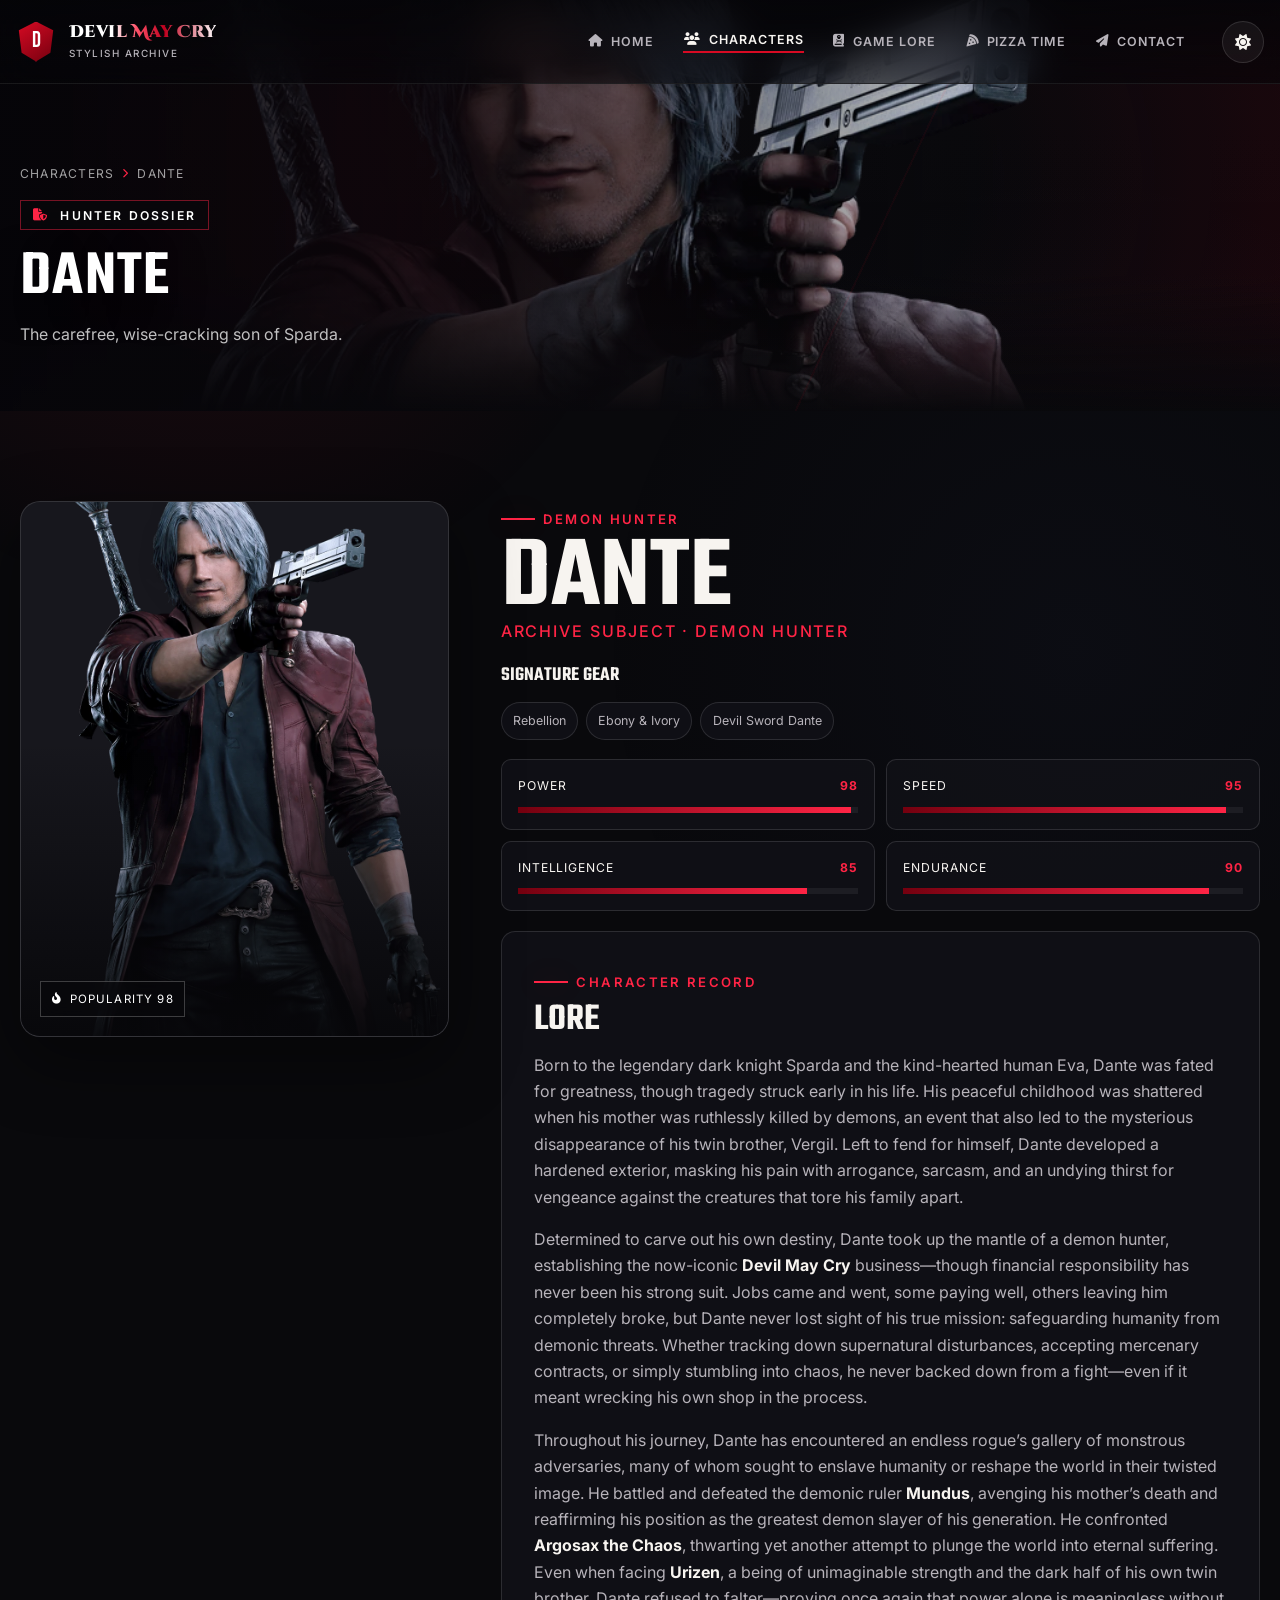
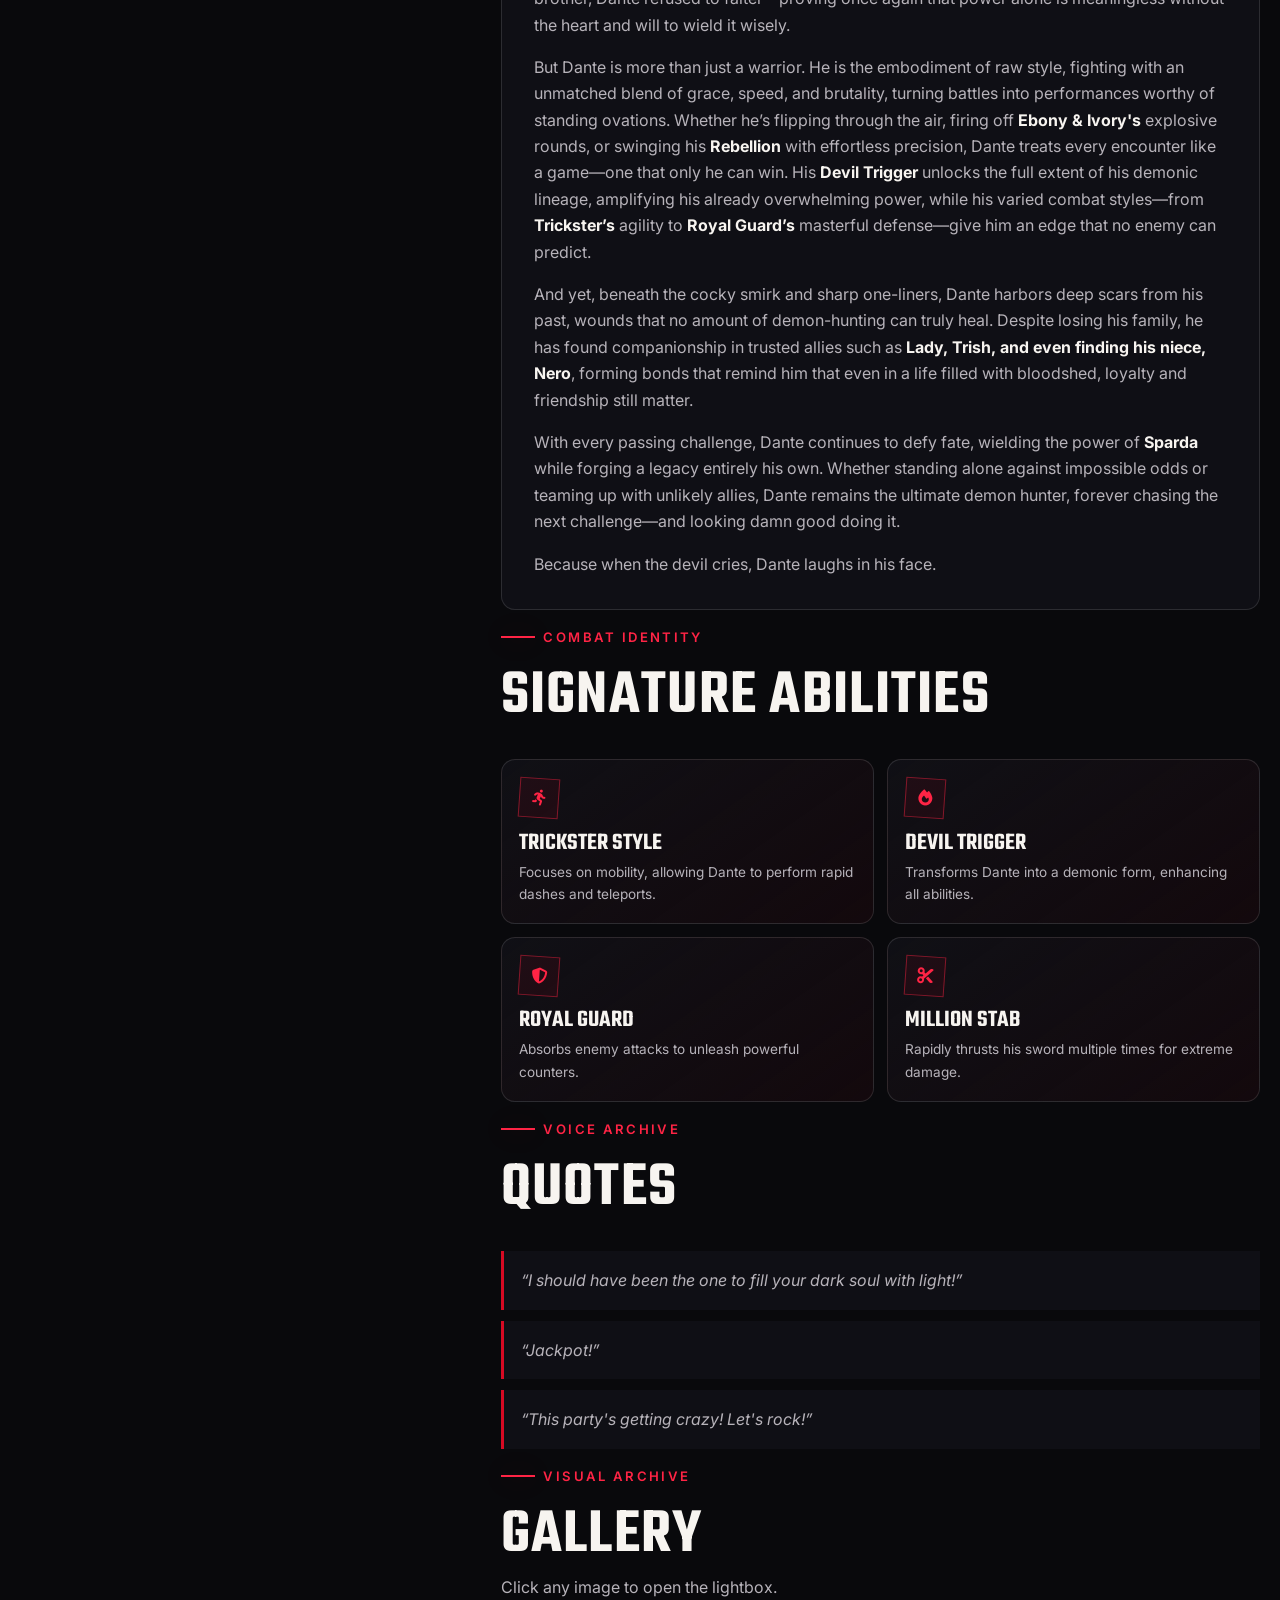
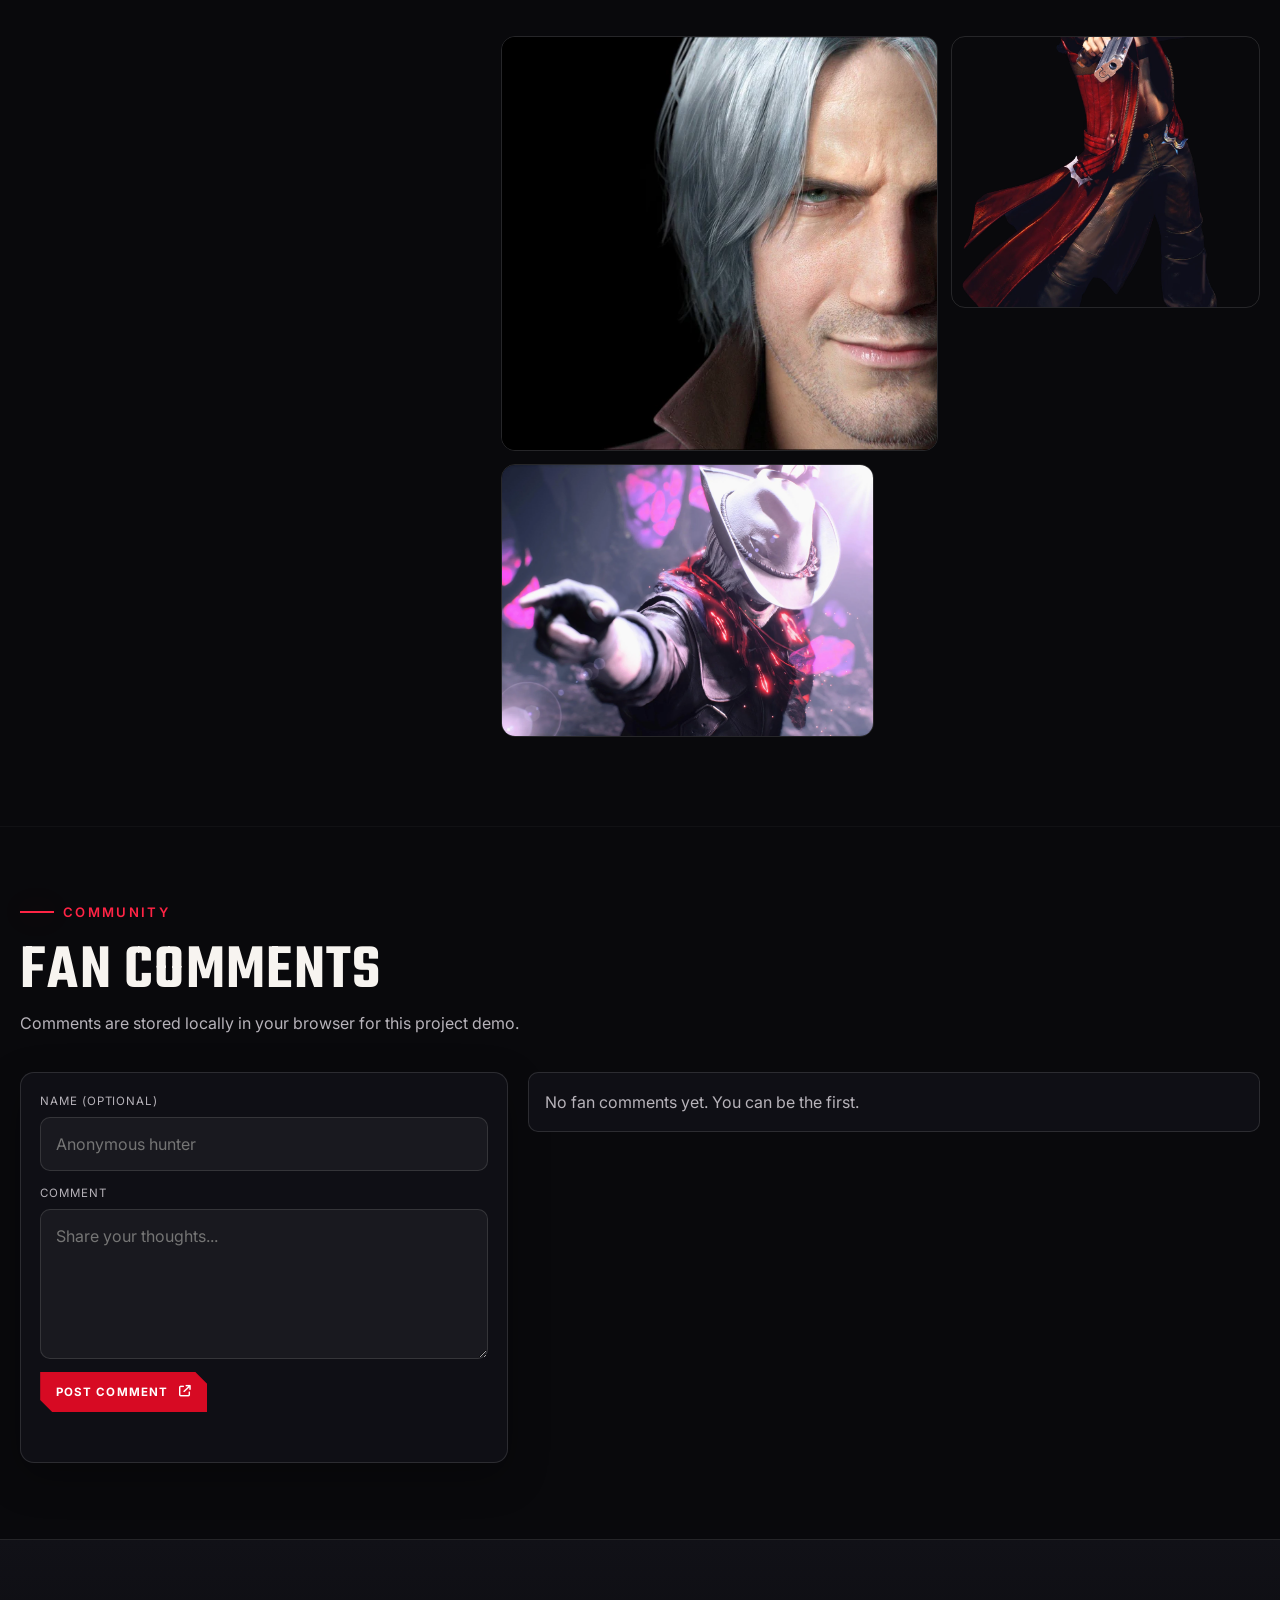
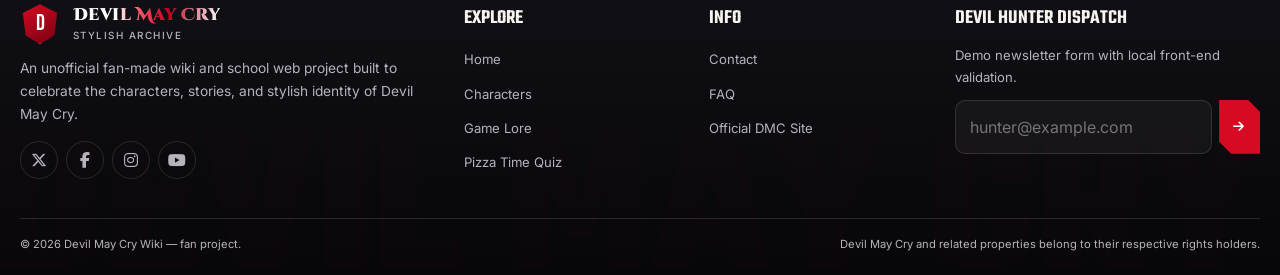
==== character-detail.html @ 2d4bf3bb "new dmc wiki" ====
<!doctype html>
<html lang="en" data-theme="dark">
<head>
  <meta charset="utf-8">
  <meta name="viewport" content="width=device-width, initial-scale=1">
  <meta name="theme-color" content="#09090c">
  <link rel="icon" href="assets/icons/favicon.ico" sizes="32x32">
  <link rel="icon" type="image/png" sizes="32x32" href="assets/icons/favicon-32.png">
  <link rel="apple-touch-icon" href="assets/icons/favicon-180.png">
  <meta name="description" content="Full character dossier: bio, abilities, weapons, and gallery for this Devil May Cry hunter or demon.">
  <title>Character Dossier — Devil May Cry Wiki</title>
  <link rel="preconnect" href="https://fonts.googleapis.com">
  <link rel="preconnect" href="https://fonts.gstatic.com" crossorigin>
  <link href="https://fonts.googleapis.com/css2?family=Bebas+Neue&family=Cinzel+Decorative:wght@700;900&family=Inter:wght@400;500;600;700&family=Teko:wght@400;500;600;700&display=swap" rel="stylesheet">
  <link rel="stylesheet" href="https://cdnjs.cloudflare.com/ajax/libs/font-awesome/6.7.2/css/all.min.css">
  <link rel="stylesheet" href="style.css">
</head>
<body>
<div class="scroll-progress" id="scrollProgress" aria-hidden="true"></div>
<header class="site-header" id="siteHeader">
  <div class="nav-shell">
    <a class="brand" href="index.html" aria-label="Devil May Cry Wiki home">
      <span class="brand-mark">D</span>
      <span class="brand-copy"><span class="brand-name">Devil May Cry</span><span class="brand-tag">Stylish Archive</span></span>
    </a>
    <nav class="site-nav" id="siteNav" aria-label="Primary navigation"><ul class="nav-list"><li><a class="nav-link " href="index.html"><i class="fa-solid fa-house"></i>Home</a></li><li><a class="nav-link active" href="characters.html"><i class="fa-solid fa-users"></i>Characters</a></li><li><a class="nav-link " href="lore.html"><i class="fa-solid fa-book-skull"></i>Game Lore</a></li><li><a class="nav-link " href="quiz.html"><i class="fa-solid fa-pizza-slice"></i>Pizza Time</a></li><li><a class="nav-link " href="contact.html"><i class="fa-solid fa-paper-plane"></i>Contact</a></li></ul></nav>
    <div class="nav-actions">
      <button class="icon-btn" id="themeToggle" type="button" aria-label="Switch color theme"><i class="fa-solid fa-sun"></i></button>
      <button class="menu-btn" id="menuButton" type="button" aria-label="Open menu" aria-controls="siteNav" aria-expanded="false"><span></span><span></span><span></span></button>
    </div>
  </div>
</header>
<div id="characterDetail"><main class="section" style="padding-top:calc(var(--nav-h) + 5rem)"><div class="container"><div class="loading"><div><div class="spinner"></div><p style="margin-top:.8rem">Opening character dossier…</p></div></div></div></main></div>
<footer class="site-footer">
  <div class="container">
    <div class="footer-grid">
      <div class="footer-about">
        <a class="brand" href="index.html"><span class="brand-mark">D</span><span class="brand-copy"><span class="brand-name">Devil May Cry</span><span class="brand-tag">Stylish Archive</span></span></a>
        <p>An unofficial fan-made wiki and school web project built to celebrate the characters, stories, and stylish identity of Devil May Cry.</p>
        <div class="social-row" aria-label="Official Devil May Cry social links">
          <a class="social-link" href="https://x.com/DevilMayCry" target="_blank" rel="noopener" aria-label="X / Twitter"><i class="fa-brands fa-x-twitter"></i></a>
          <a class="social-link" href="https://www.facebook.com/DMCPOCOFFICIAL/" target="_blank" rel="noopener" aria-label="Facebook"><i class="fa-brands fa-facebook-f"></i></a>
          <a class="social-link" href="https://www.instagram.com/devilmaycry_5/" target="_blank" rel="noopener" aria-label="Instagram"><i class="fa-brands fa-instagram"></i></a>
          <a class="social-link" href="https://www.youtube.com/devilmaycry" target="_blank" rel="noopener" aria-label="YouTube"><i class="fa-brands fa-youtube"></i></a>
        </div>
      </div>
      <div>
        <h3 class="footer-title">Explore</h3>
        <ul class="footer-links"><li><a href="index.html">Home</a></li><li><a href="characters.html">Characters</a></li><li><a href="lore.html">Game Lore</a></li><li><a href="quiz.html">Pizza Time Quiz</a></li></ul>
      </div>
      <div>
        <h3 class="footer-title">Info</h3>
        <ul class="footer-links"><li><a href="contact.html">Contact</a></li><li><a href="contact.html#faq">FAQ</a></li><li><a href="https://www.devilmaycry.com/5se/us/" target="_blank" rel="noopener">Official DMC Site</a></li></ul>
      </div>
      <div>
        <h3 class="footer-title">Devil Hunter Dispatch</h3>
        <p style="color:var(--muted);font-size:.82rem;margin-bottom:.7rem">Demo newsletter form with local front-end validation.</p>
        <div><form class="newsletter newsletter-form" novalidate><input class="field" type="email" aria-label="Newsletter email" placeholder="hunter@example.com" required><button class="btn" type="submit" aria-label="Subscribe"><i class="fa-solid fa-arrow-right"></i></button></form><p class="newsletter-status" aria-live="polite"></p></div>
      </div>
    </div>
    <div class="footer-bottom"><span>© <span data-current-year></span> Devil May Cry Wiki — fan project.</span><span>Devil May Cry and related properties belong to their respective rights holders.</span></div>
  </div>
</footer>
<button class="back-top" id="backTop" type="button" aria-label="Back to top"><i class="fa-solid fa-arrow-up"></i></button>
<div class="lightbox" id="lightbox" role="dialog" aria-modal="true" aria-hidden="true" aria-label="Image preview"><div class="lightbox-inner"><button class="lightbox-close" id="lightboxClose" aria-label="Close image preview"><i class="fa-solid fa-xmark"></i></button><img id="lightboxImage" alt=""><p class="lightbox-caption" id="lightboxCaption"></p></div></div>
<div class="cursor-dot" aria-hidden="true"></div><div class="cursor-ring" aria-hidden="true"></div>
<script src="assets/js/site.js" defer></script>
<script src="assets/js/character-detail.js" defer></script>
</body>
</html>
---- style.css ----
/* =========================================================
   DEVIL MAY CRY WIKI — ORGANIZED STYLISH RENOVATION
   Shared design system for all pages
   ========================================================= */

:root {
  --crimson: #d70a23;
  --crimson-bright: #ff2445;
  --crimson-deep: #74000f;
  --blood: #2a0007;
  --ink: #09090c;
  --ink-2: #111117;
  --panel: rgba(18, 18, 24, .82);
  --panel-solid: #17171d;
  --surface: #202029;
  --surface-2: #2a2a35;
  --paper: #f4f1ea;
  --text: #f7f4f0;
  --muted: #b7b3ba;
  --line: rgba(255, 255, 255, .12);
  --line-hot: rgba(255, 36, 69, .45);
  --accent: #e7c56d;
  --accent-cool: #87c9ff;
  --success: #55d68c;
  --danger: #ff5b6e;
  --shadow: 0 24px 70px rgba(0, 0, 0, .45);
  --shadow-soft: 0 14px 40px rgba(0, 0, 0, .28);
  --glow: 0 0 28px rgba(215, 10, 35, .32);
  --radius-sm: 10px;
  --radius: 14px;
  --radius-lg: 20px;
  --nav-h: 84px;
  --max: 1240px;
  --space-section: clamp(4rem, 7vw, 6.5rem);
  --font-display: 'Teko', sans-serif;
  --font-logo: 'Cinzel Decorative', serif;
  --font-head: 'Bebas Neue', sans-serif;
  --font-body: 'Inter', sans-serif;
  --ease: cubic-bezier(.2, .8, .2, 1);
}

[data-theme='light'] {
  --ink: #ece7df;
  --ink-2: #f7f2eb;
  --panel: rgba(255, 250, 244, .86);
  --panel-solid: #fffaf4;
  --surface: #eee6dc;
  --surface-2: #e3d7ca;
  --paper: #17131a;
  --text: #1b161c;
  --muted: #6e636c;
  --line: rgba(41, 22, 28, .16);
  --line-hot: rgba(173, 0, 29, .35);
  --crimson: #ad001d;
  --crimson-bright: #d50b2b;
  --crimson-deep: #760014;
  --blood: #f4dfe2;
  --accent: #8d6418;
  --accent-cool: #2e6596;
  --shadow: 0 24px 70px rgba(64, 33, 37, .16);
  --shadow-soft: 0 14px 40px rgba(64, 33, 37, .12);
  --glow: 0 0 24px rgba(173, 0, 29, .16);
}

* {
  box-sizing: border-box;
  margin: 0;
  padding: 0;
}

html {
  scroll-behavior: smooth;
  scroll-padding-top: calc(var(--nav-h) + 18px);
}

body {
  min-height: 100vh;
  overflow-x: hidden;
  background: var(--ink);
  color: var(--text);
  font-family: var(--font-body);
  line-height: 1.65;
  transition: background .35s ease, color .35s ease;
}

body.menu-open {
  overflow: hidden;
}

body::before {
  content: '';
  position: fixed;
  inset: 0;
  pointer-events: none;
  z-index: -2;
  background:
    radial-gradient(circle at 16% 18%, rgba(215, 10, 35, .10), transparent 28rem),
    radial-gradient(circle at 84% 72%, rgba(72, 92, 156, .05), transparent 30rem),
    linear-gradient(180deg, rgba(255, 255, 255, .012), transparent 45%);
  background-size: auto;
}

body::after {
  content: '';
  position: fixed;
  inset: 0;
  pointer-events: none;
  z-index: 9998;
  opacity: .055;
  mix-blend-mode: soft-light;
  background-image: url("data:image/svg+xml,%3Csvg viewBox='0 0 140 140' xmlns='http://www.w3.org/2000/svg'%3E%3Cfilter id='n'%3E%3CfeTurbulence type='fractalNoise' baseFrequency='.75' numOctaves='3' stitchTiles='stitch'/%3E%3C/filter%3E%3Crect width='100%25' height='100%25' filter='url(%23n)' opacity='.22'/%3E%3C/svg%3E");
}

::selection {
  background: var(--crimson);
  color: #fff;
}

img,
video {
  max-width: 100%;
  display: block;
}

a {
  color: inherit;
}

button,
input,
select,
textarea {
  font: inherit;
}

button {
  color: inherit;
}

button,
a {
  -webkit-tap-highlight-color: transparent;
}

.container {
  width: min(calc(100% - 2rem), var(--max));
  margin-inline: auto;
}

.section {
  padding: var(--space-section) 0;
  position: relative;
}

.section.compact {
  padding-block: clamp(3rem, 6vw, 5rem);
}

.section-kicker {
  display: inline-flex;
  align-items: center;
  gap: .55rem;
  color: var(--crimson-bright);
  text-transform: uppercase;
  letter-spacing: .18em;
  font: 600 .82rem var(--font-body);
  margin-bottom: .8rem;
}

.section-kicker::before {
  content: '';
  width: 34px;
  height: 2px;
  background: currentColor;
  box-shadow: var(--glow);
}

.section-heading {
  display: grid;
  gap: .7rem;
  margin-bottom: 2.2rem;
}

.section-heading.split {
  grid-template-columns: 1fr auto;
  align-items: end;
}

.section-heading h2,
.page-title {
  font-family: var(--font-display);
  font-size: clamp(2.7rem, 5vw, 4.9rem);
  font-weight: 600;
  line-height: .86;
  letter-spacing: .02em;
  text-transform: uppercase;
}

.section-heading p {
  max-width: 700px;
  color: var(--muted);
}

.display-outline {
  -webkit-text-stroke: 1px rgba(255, 255, 255, .3);
  color: transparent;
}

[data-theme='light'] .display-outline {
  -webkit-text-stroke-color: rgba(20, 10, 15, .35);
}

/* ---------- fixed navigation ---------- */
.site-header {
  position: fixed;
  inset: 0 0 auto 0;
  height: var(--nav-h);
  z-index: 1200;
  display: flex;
  align-items: center;
  background: linear-gradient(180deg, rgba(5, 5, 8, .9), rgba(5, 5, 8, .56));
  border-bottom: 1px solid rgba(255, 255, 255, .08);
  backdrop-filter: blur(18px) saturate(130%);
  transition: height .35s var(--ease), background .35s ease, box-shadow .35s ease;
}

[data-theme='light'] .site-header {
  background: linear-gradient(180deg, rgba(255, 250, 244, .94), rgba(255, 250, 244, .76));
}

.site-header.scrolled {
  height: 68px;
  box-shadow: 0 14px 40px rgba(0, 0, 0, .25);
  background: rgba(8, 8, 12, .9);
}

[data-theme='light'] .site-header.scrolled {
  background: rgba(255, 250, 244, .94);
}

.nav-shell {
  width: min(calc(100% - 2rem), 1380px);
  margin: auto;
  display: flex;
  align-items: center;
  gap: 1rem;
}

.brand {
  text-decoration: none;
  display: flex;
  align-items: center;
  gap: .8rem;
  min-width: max-content;
}

.brand-mark {
  width: 40px;
  aspect-ratio: 1;
  display: grid;
  place-items: center;
  border: 1px solid var(--line-hot);
  background: linear-gradient(145deg, var(--crimson), var(--crimson-deep));
  clip-path: polygon(50% 0, 93% 22%, 86% 78%, 50% 100%, 14% 78%, 7% 22%);
  box-shadow: var(--glow);
  color: white;
  font-family: var(--font-head);
  font-size: 1.4rem;
}

.brand-copy {
  display: grid;
  line-height: 1;
}

.brand-name {
  font-family: var(--font-logo);
  font-weight: 900;
  font-size: clamp(.78rem, 1.4vw, 1.05rem);
  letter-spacing: .03em;
  background: linear-gradient(90deg, #fff 0 30%, #ff5269 46%, #bf001e 65%, #fff 100%);
  -webkit-background-clip: text;
  background-clip: text;
  color: transparent;
}

[data-theme='light'] .brand-name {
  background: none;
  color: var(--text);
}

.brand-tag {
  color: var(--muted);
  font: 500 .62rem var(--font-body);
  letter-spacing: .15em;
  text-transform: uppercase;
  margin-top: .35rem;
}

.site-nav {
  margin-left: auto;
}

.nav-list {
  display: flex;
  align-items: center;
  list-style: none;
  gap: .2rem;
}

.nav-link {
  position: relative;
  display: inline-flex;
  align-items: center;
  gap: .5rem;
  padding: .72rem .82rem;
  text-decoration: none;
  color: var(--muted);
  font: 600 .78rem var(--font-body);
  letter-spacing: .08em;
  text-transform: uppercase;
  transition: color .25s ease, transform .25s var(--ease);
}

.nav-link::after {
  content: '';
  position: absolute;
  left: .8rem;
  right: .8rem;
  bottom: .35rem;
  height: 2px;
  transform: scaleX(0);
  background: var(--crimson);
  transform-origin: right;
  transition: transform .3s var(--ease);
}

.nav-link:hover,
.nav-link.active {
  color: var(--text);
  transform: translateY(-2px);
}

.nav-link:hover::after,
.nav-link.active::after {
  transform: scaleX(1);
  transform-origin: left;
}

.nav-actions {
  display: flex;
  align-items: center;
  gap: .5rem;
  margin-left: .5rem;
}

.icon-btn,
.menu-btn {
  width: 42px;
  aspect-ratio: 1;
  display: grid;
  place-items: center;
  border-radius: 50%;
  border: 1px solid var(--line);
  background: rgba(255, 255, 255, .055);
  cursor: pointer;
  transition: transform .25s var(--ease), border-color .25s ease, background .25s ease;
}

.icon-btn:hover,
.menu-btn:hover {
  transform: translateY(-2px) rotate(4deg);
  border-color: var(--line-hot);
  background: rgba(215, 10, 35, .12);
}

.menu-btn {
  display: none;
  position: relative;
}

.menu-btn span {
  position: absolute;
  width: 18px;
  height: 2px;
  background: currentColor;
  transition: .28s var(--ease);
}

.menu-btn span:nth-child(1) {
  transform: translateY(-6px);
}

.menu-btn span:nth-child(3) {
  transform: translateY(6px);
}

.menu-btn[aria-expanded='true'] span:nth-child(1) {
  transform: rotate(45deg);
}

.menu-btn[aria-expanded='true'] span:nth-child(2) {
  opacity: 0;
}

.menu-btn[aria-expanded='true'] span:nth-child(3) {
  transform: rotate(-45deg);
}

.scroll-progress {
  position: fixed;
  inset: 0 auto auto 0;
  height: 3px;
  width: var(--scroll, 0%);
  z-index: 1300;
  background: linear-gradient(90deg, var(--crimson-deep), var(--crimson-bright), var(--accent));
  box-shadow: var(--glow);
}

/* ---------- heroes ---------- */
.hero {
  min-height: 100svh;
  position: relative;
  isolation: isolate;
  overflow: hidden;
  display: grid;
  align-items: center;
  padding: calc(var(--nav-h) + 4rem) 0 4rem;
}

.hero-media,
.page-hero-media {
  position: absolute;
  inset: 0;
  z-index: -4;
  overflow: hidden;
}

.hero-media video,
.hero-media img,
.page-hero-media img,
.page-hero-media video {
  width: 100%;
  height: 100%;
  object-fit: cover;
}

.hero-media::after,
.page-hero-media::after {
  content: '';
  position: absolute;
  inset: 0;
  background:
    linear-gradient(90deg, rgba(6, 5, 9, .95) 0%, rgba(8, 7, 11, .7) 42%, rgba(8, 7, 11, .22) 78%),
    linear-gradient(0deg, var(--ink) 0%, transparent 33%),
    radial-gradient(circle at 66% 44%, transparent 0 15%, rgba(110, 0, 16, .22) 55%, rgba(0, 0, 0, .38) 100%);
}

[data-theme='light'] .hero-media::after,
[data-theme='light'] .page-hero-media::after {
  background: linear-gradient(90deg, rgba(24, 14, 18, .88), rgba(24, 14, 18, .58), rgba(24, 14, 18, .18)), linear-gradient(0deg, var(--ink) 0%, transparent 35%);
}

.hero::before,
.page-hero::before {
  content: '';
  position: absolute;
  inset: 0;
  z-index: -2;
  pointer-events: none;
  background: linear-gradient(115deg, transparent 0 67%, rgba(215, 10, 35, .055) 67% 67.15%, transparent 67.15% 100%);
  transform: none;
}

.hero::after {
  content: 'SSS';
  position: absolute;
  right: -1vw;
  bottom: -5vh;
  z-index: -1;
  font: 700 clamp(11rem, 30vw, 32rem)/.7 var(--font-display);
  letter-spacing: -.04em;
  color: rgba(215, 10, 35, .08);
  -webkit-text-stroke: 1px rgba(255, 255, 255, .05);
  transform: rotate(-8deg);
  pointer-events: none;
}

.hero-copy {
  max-width: 780px;
}

.eyebrow {
  display: inline-flex;
  align-items: center;
  gap: .7rem;
  padding: .42rem .75rem;
  margin-bottom: 1.2rem;
  border: 1px solid var(--line-hot);
  background: rgba(10, 10, 14, .42);
  backdrop-filter: blur(10px);
  color: #fff;
  font: 600 .76rem var(--font-body);
  letter-spacing: .18em;
  text-transform: uppercase;
}

.eyebrow i {
  color: var(--crimson-bright);
}

.hero-title {
  font-family: var(--font-display);
  font-weight: 600;
  font-size: clamp(4.1rem, 10vw, 9.6rem);
  letter-spacing: -.015em;
  line-height: .76;
  text-transform: uppercase;
  color: #fff;
  text-shadow: 0 9px 42px rgba(0, 0, 0, .48);
}

.hero-title .slash,
.accent-text {
  color: var(--crimson-bright);
  text-shadow: 0 0 30px rgba(215, 10, 35, .36);
}

.hero-lede {
  max-width: 650px;
  margin-top: 1.35rem;
  color: rgba(255, 255, 255, .78);
  font-size: clamp(1rem, 2vw, 1.18rem);
}

.hero-actions {
  display: flex;
  flex-wrap: wrap;
  gap: .8rem;
  margin-top: 2rem;
}

.btn {
  --btn-bg: var(--crimson);
  position: relative;
  isolation: isolate;
  overflow: hidden;
  display: inline-flex;
  align-items: center;
  justify-content: center;
  gap: .65rem;
  min-height: 48px;
  padding: .82rem 1.2rem;
  border: 1px solid transparent;
  background: var(--btn-bg);
  color: white;
  text-decoration: none;
  cursor: pointer;
  font: 700 .78rem var(--font-body);
  letter-spacing: .1em;
  text-transform: uppercase;
  clip-path: polygon(0 0, calc(100% - 12px) 0, 100% 12px, 100% 100%, 12px 100%, 0 calc(100% - 12px));
  transition: transform .28s var(--ease), box-shadow .28s ease, background .28s ease;
}

.btn::before {
  content: '';
  position: absolute;
  inset: 0;
  z-index: -1;
  transform: translateX(-115%) skewX(-20deg);
  background: linear-gradient(90deg, transparent, rgba(255, 255, 255, .28), transparent);
  transition: transform .55s var(--ease);
}

.btn:hover {
  transform: translateY(-4px);
  box-shadow: 0 14px 35px rgba(215, 10, 35, .25);
}

.btn:hover::before {
  transform: translateX(115%) skewX(-20deg);
}

.btn.secondary {
  --btn-bg: rgba(13, 13, 18, .55);
  border-color: rgba(255, 255, 255, .32);
  backdrop-filter: blur(10px);
}

.btn.ghost {
  --btn-bg: transparent;
  border-color: var(--line);
  color: var(--text);
}

.btn.small {
  min-height: 40px;
  padding: .65rem .9rem;
  font-size: .72rem;
}

.hero-badges {
  display: flex;
  flex-wrap: wrap;
  gap: .55rem;
  margin-top: 2.2rem;
}

.micro-badge {
  padding: .45rem .65rem;
  border: 1px solid rgba(255, 255, 255, .15);
  background: rgba(10, 10, 14, .35);
  color: rgba(255, 255, 255, .72);
  font-size: .72rem;
  text-transform: uppercase;
  letter-spacing: .08em;
  backdrop-filter: blur(8px);
}

.scroll-cue {
  position: absolute;
  left: 50%;
  bottom: 1.7rem;
  transform: translateX(-50%);
  display: grid;
  place-items: center;
  gap: .35rem;
  color: rgba(255, 255, 255, .65);
  font-size: .64rem;
  letter-spacing: .18em;
  text-transform: uppercase;
}

.scroll-cue span {
  width: 1px;
  height: 34px;
  background: linear-gradient(var(--crimson-bright), transparent);
  animation: scrollCue 1.5s ease-in-out infinite;
}

@keyframes scrollCue {

  0%,
  100% {
    transform: scaleY(.55);
    transform-origin: top;
    opacity: .45;
  }

  50% {
    transform: scaleY(1);
    opacity: 1;
  }
}

.page-hero {
  min-height: 60svh;
  position: relative;
  isolation: isolate;
  overflow: hidden;
  display: grid;
  align-items: end;
  padding: calc(var(--nav-h) + 5rem) 0 4rem;
}

.page-hero .container {
  position: relative;
  z-index: 2;
}

.page-hero h1 {
  max-width: 900px;
  color: #fff;
  text-shadow: 0 12px 36px rgba(0, 0, 0, .5);
}

.page-hero p {
  color: rgba(255, 255, 255, .75);
  max-width: 700px;
  margin-top: 1rem;
}

.breadcrumb {
  display: flex;
  flex-wrap: wrap;
  gap: .5rem;
  align-items: center;
  margin-bottom: 1rem;
  color: rgba(255, 255, 255, .62);
  font-size: .76rem;
  text-transform: uppercase;
  letter-spacing: .1em;
}

.breadcrumb a {
  text-decoration: none;
}

.breadcrumb i {
  font-size: .6rem;
  color: var(--crimson-bright);
}

/* ---------- decorative rails / stats ---------- */
.stat-rail {
  display: grid;
  grid-template-columns: repeat(4, 1fr);
  border: 1px solid var(--line);
  background: var(--panel);
  box-shadow: var(--shadow-soft);
  overflow: hidden;
}

.stat-rail>div {
  padding: 1rem 1.2rem;
  border-right: 1px solid var(--line);
}

.stat-rail>div:last-child {
  border-right: 0;
}

.stat-rail strong {
  display: block;
  font: 600 2rem/.9 var(--font-display);
  color: var(--crimson-bright);
}

.stat-rail span {
  color: var(--muted);
  font-size: .72rem;
  letter-spacing: .08em;
  text-transform: uppercase;
}

/* ---------- archive-grid cards ---------- */
.archive-grid {
  display: grid;
  grid-template-columns: repeat(3, minmax(0, 1fr));
  gap: 1.25rem;
  align-items: stretch;
}

.archive-grid>* {
  min-width: 0;
  margin: 0;
}

.card {
  position: relative;
  overflow: hidden;
  background: var(--panel-solid);
  border: 1px solid var(--line);
  box-shadow: var(--shadow-soft);
  border-radius: var(--radius);
  transform-style: preserve-3d;
  transition: transform .45s var(--ease), box-shadow .4s ease, border-color .35s ease;
}

.card::before {
  content: '';
  position: absolute;
  inset: 0;
  z-index: 3;
  pointer-events: none;
  background: radial-gradient(circle at var(--mx, 50%) var(--my, 50%), rgba(255, 255, 255, .14), transparent 28%);
  opacity: 0;
  transition: opacity .3s ease;
}

.card::after {
  content: '';
  position: absolute;
  left: -20%;
  top: -80%;
  width: 35%;
  height: 240%;
  z-index: 3;
  pointer-events: none;
  background: linear-gradient(90deg, transparent, rgba(255, 255, 255, .16), transparent);
  transform: rotate(15deg);
  transition: left .6s var(--ease);
}

.card:hover {
  transform: perspective(1000px) rotateX(var(--rx, 0deg)) rotateY(var(--ry, 0deg)) translateY(-6px);
  border-color: var(--line-hot);
  box-shadow: var(--shadow), var(--glow);
}

.card:hover::before {
  opacity: 1;
}

.card:hover::after {
  left: 120%;
}

.card-media {
  position: relative;
  overflow: hidden;
  background: var(--surface);
  min-height: 0;
  aspect-ratio: 4 / 5;
}

.card-media img {
  width: 100%;
  height: 100%;
  object-fit: cover;
  object-position: center;
  transition: transform .7s var(--ease), filter .45s ease;
}

.card:hover .card-media img {
  transform: scale(1.055);
  filter: saturate(1.12) contrast(1.04);
}

.card-media::after {
  content: '';
  position: absolute;
  inset: 35% 0 0;
  background: linear-gradient(transparent, rgba(6, 6, 9, .88));
}

.card.tall .card-media,
.card.medium .card-media,
.card.short .card-media {
  min-height: 0;
}

.card-body {
  padding: 1.15rem;
  position: relative;
  z-index: 4;
}

.card-index {
  position: absolute;
  right: 1rem;
  top: -2.4rem;
  font: 500 4rem/.8 var(--font-display);
  color: rgba(255, 255, 255, .13);
}

.card h3 {
  font: 600 clamp(1.7rem, 3vw, 2.35rem)/.9 var(--font-display);
  text-transform: uppercase;
  letter-spacing: .02em;
}

.card p {
  margin-top: .55rem;
  color: var(--muted);
  font-size: .9rem;
}

.card-meta {
  display: flex;
  flex-wrap: wrap;
  gap: .45rem;
  align-items: center;
  margin-top: .8rem;
}

.tag {
  display: inline-flex;
  align-items: center;
  gap: .35rem;
  padding: .34rem .52rem;
  border: 1px solid var(--line);
  background: rgba(255, 255, 255, .04);
  color: var(--muted);
  border-radius: 999px;
  font-size: .68rem;
  letter-spacing: .06em;
  text-transform: uppercase;
}

.card-link {
  display: inline-flex;
  align-items: center;
  gap: .55rem;
  margin-top: 1rem;
  color: var(--text);
  text-decoration: none;
  font-size: .76rem;
  font-weight: 700;
  letter-spacing: .1em;
  text-transform: uppercase;
}

.card-link i {
  color: var(--crimson-bright);
  transition: transform .25s ease;
}

.card-link:hover i {
  transform: translateX(5px);
}

.card-rank {
  position: absolute;
  top: 1rem;
  left: 1rem;
  z-index: 4;
  padding: .4rem .6rem;
  color: #fff;
  background: rgba(8, 8, 12, .72);
  border: 1px solid rgba(255, 255, 255, .18);
  backdrop-filter: blur(8px);
  font: 600 .72rem var(--font-body);
  letter-spacing: .1em;
  text-transform: uppercase;
}

.feature-card {
  min-height: 430px;
}

.feature-card .card-media {
  position: absolute;
  inset: 0;
  min-height: 100%;
}

.feature-card .card-body {
  min-height: 430px;
  display: flex;
  flex-direction: column;
  align-items: flex-start;
  justify-content: flex-end;
  padding: 1.5rem;
  background: linear-gradient(0deg, rgba(6, 6, 9, .92), transparent 70%);
}

.feature-card h3 {
  color: #fff;
  font-size: 2.65rem;
}

.feature-card p,
.feature-card .card-link {
  color: rgba(255, 255, 255, .75);
}

/* ---------- style meter ---------- */
.style-panel {
  padding: 1.2rem;
  border: 1px solid var(--line);
  background: linear-gradient(135deg, var(--panel), rgba(215, 10, 35, .08));
  border-radius: var(--radius);
}

.style-meter {
  display: grid;
  grid-template-columns: auto 1fr auto;
  align-items: center;
  gap: 1rem;
}

.style-letter {
  font: 700 4rem/.75 var(--font-display);
  color: var(--crimson-bright);
  text-shadow: var(--glow);
  transform: skewX(-8deg);
}

.meter-track {
  height: 12px;
  border: 1px solid var(--line);
  background: rgba(255, 255, 255, .05);
  overflow: hidden;
  clip-path: polygon(0 0, 100% 0, calc(100% - 7px) 100%, 0 100%);
}

.meter-fill {
  width: var(--meter, 92%);
  height: 100%;
  background: linear-gradient(90deg, var(--crimson-deep), var(--crimson-bright), var(--accent));
  box-shadow: var(--glow);
  transform-origin: left;
  animation: meterIn 1.1s var(--ease) both;
}

@keyframes meterIn {
  from {
    transform: scaleX(0);
  }
}

/* ---------- filter controls ---------- */
.control-panel {
  display: grid;
  grid-template-columns: minmax(220px, 1fr) repeat(2, minmax(160px, 230px)) auto;
  gap: .8rem;
  padding: 1rem;
  border: 1px solid var(--line);
  background: var(--panel);
  border-radius: var(--radius);
  box-shadow: var(--shadow-soft);
  margin-bottom: 1.6rem;
}

.view-toggle {
  display: inline-flex;
  align-items: center;
  gap: .2rem;
  padding: .3rem;
  border: 1px solid var(--line);
  background: rgba(255, 255, 255, .045);
  border-radius: var(--radius-sm);
}

.view-toggle-btn {
  display: inline-flex;
  align-items: center;
  gap: .45rem;
  border: 0;
  background: transparent;
  color: var(--muted);
  font: 600 .76rem var(--font-body);
  letter-spacing: .04em;
  text-transform: uppercase;
  padding: .58rem .85rem;
  border-radius: calc(var(--radius-sm) - 4px);
  cursor: pointer;
  transition: background .25s ease, color .25s ease;
}

.view-toggle-btn i {
  font-size: .82rem;
}

.view-toggle-btn:hover {
  color: var(--text);
}

.view-toggle-btn.active {
  background: var(--crimson);
  color: #fff;
}

.field-wrap {
  position: relative;
}

.field-wrap>i {
  position: absolute;
  left: 1rem;
  top: 50%;
  transform: translateY(-50%);
  color: var(--crimson-bright);
  pointer-events: none;
}

.field,
select.field,
textarea.field {
  width: 100%;
  min-height: 48px;
  border: 1px solid var(--line);
  outline: 0;
  background: rgba(255, 255, 255, .045);
  color: var(--text);
  border-radius: var(--radius-sm);
  padding: .8rem .9rem;
  transition: border-color .25s ease, background .25s ease, box-shadow .25s ease, transform .25s ease;
}

.field-wrap .field {
  padding-left: 2.8rem;
}

.field:focus {
  border-color: var(--crimson);
  box-shadow: 0 0 0 4px rgba(215, 10, 35, .1);
  background: rgba(215, 10, 35, .055);
}

select.field option {
  background: var(--panel-solid);
  color: var(--text);
}

.result-count {
  color: var(--muted);
  font-size: .8rem;
  margin: -1rem 0 1.4rem;
}

.empty-state {
  padding: 3rem 1.5rem;
  text-align: center;
  border: 1px dashed var(--line);
  border-radius: var(--radius);
  color: var(--muted);
}

/* ---------- timeline ---------- */
.saga-grid {
  display: grid;
  grid-template-columns: repeat(3, minmax(0, 1fr));
  gap: 1.1rem;
}

.saga-card {
  min-height: 390px;
  grid-column: auto;
  position: relative;
  overflow: hidden;
  border-radius: var(--radius);
  border: 1px solid var(--line);
  background: var(--panel-solid);
  box-shadow: var(--shadow-soft);
}

.saga-card img {
  position: absolute;
  inset: 0;
  width: 100%;
  height: 100%;
  object-fit: cover;
  transition: transform .7s var(--ease), filter .5s ease;
}

.saga-card::before {
  content: '';
  position: absolute;
  inset: 0;
  z-index: 1;
  background: linear-gradient(0deg, rgba(4, 4, 7, .95) 3%, rgba(4, 4, 7, .16) 76%);
}

.saga-card:hover img {
  transform: scale(1.06);
  filter: saturate(1.15);
}

.saga-copy {
  position: absolute;
  left: 1.2rem;
  right: 1.2rem;
  bottom: 1.2rem;
  z-index: 2;
  color: #fff;
}

.saga-year {
  font: 500 .8rem var(--font-body);
  letter-spacing: .14em;
  color: #ff7187;
  text-transform: uppercase;
}

.saga-copy h3 {
  font: 600 2.4rem/.9 var(--font-display);
  text-transform: uppercase;
  margin: .35rem 0;
}

.saga-copy p {
  color: rgba(255, 255, 255, .7);
  font-size: .88rem;
}

/* ---------- character detail ---------- */
.detail-layout {
  display: grid;
  grid-template-columns: minmax(300px, .82fr) minmax(0, 1.45fr);
  gap: clamp(1.5rem, 4vw, 4rem);
  align-items: start;
}

.detail-poster {
  position: sticky;
  top: calc(var(--nav-h) + 1.5rem);
  border-radius: var(--radius-lg);
  overflow: hidden;
  border: 1px solid var(--line);
  box-shadow: var(--shadow);
  background: var(--panel-solid);
}

.detail-poster img {
  width: 100%;
  aspect-ratio: 4/5;
  object-fit: cover;
  object-position: center var(--focus-y, 12%);
}

.detail-poster-overlay {
  position: absolute;
  inset: 45% 0 0;
  background: linear-gradient(transparent, rgba(7, 7, 10, .95));
  pointer-events: none;
}

.poster-caption {
  position: absolute;
  left: 1.2rem;
  right: 1.2rem;
  bottom: 1.2rem;
  z-index: 2;
  color: #fff;
}

.rank-chip {
  display: inline-flex;
  align-items: center;
  gap: .5rem;
  border: 1px solid rgba(255, 255, 255, .22);
  background: rgba(8, 8, 12, .65);
  backdrop-filter: blur(10px);
  padding: .45rem .65rem;
  font-size: .72rem;
  letter-spacing: .1em;
  text-transform: uppercase;
}

.detail-copy>*+* {
  margin-top: 1.2rem;
}

.detail-copy h1 {
  font: 600 clamp(4rem, 8vw, 7rem)/.8 var(--font-display);
  text-transform: uppercase;
}

.role-line {
  color: var(--crimson-bright);
  font: 500 1rem var(--font-body);
  letter-spacing: .12em;
  text-transform: uppercase;
}

.weapon-row {
  display: flex;
  flex-wrap: wrap;
  gap: .5rem;
}

.weapon-pill {
  padding: .5rem .7rem;
  border: 1px solid var(--line);
  background: var(--panel);
  border-radius: 999px;
  font-size: .78rem;
  color: var(--muted);
}

.stats-grid {
  display: grid;
  grid-template-columns: repeat(2, 1fr);
  gap: .7rem;
}

.stat-card {
  padding: 1rem;
  border: 1px solid var(--line);
  background: var(--panel);
  border-radius: var(--radius-sm);
}

.stat-top {
  display: flex;
  justify-content: space-between;
  gap: 1rem;
  font-size: .76rem;
  text-transform: uppercase;
  letter-spacing: .08em;
}

.stat-top strong {
  color: var(--crimson-bright);
}

.stat-bar {
  height: 6px;
  margin-top: .65rem;
  background: rgba(255, 255, 255, .06);
  overflow: hidden;
}

.stat-bar span {
  display: block;
  height: 100%;
  width: var(--value);
  background: linear-gradient(90deg, var(--crimson-deep), var(--crimson-bright));
}

.lore-copy {
  color: var(--muted);
}

.lore-copy p+p {
  margin-top: 1rem;
}

.lore-copy strong {
  color: var(--text);
}

.abilities-grid {
  display: grid;
  grid-template-columns: repeat(2, minmax(0, 1fr));
  gap: .8rem;
}

.ability-card {
  padding: 1.1rem;
  border: 1px solid var(--line);
  background: linear-gradient(145deg, var(--panel), rgba(215, 10, 35, .05));
  border-radius: var(--radius);
  transition: transform .3s var(--ease), border-color .3s ease;
}

.ability-card:hover {
  transform: translateY(-4px);
  border-color: var(--line-hot);
}

.ability-icon {
  width: 40px;
  aspect-ratio: 1;
  display: grid;
  place-items: center;
  margin-bottom: .85rem;
  border: 1px solid var(--line-hot);
  color: var(--crimson-bright);
  background: rgba(215, 10, 35, .08);
  transform: rotate(4deg);
}

.ability-card h3 {
  font: 600 1.5rem/.95 var(--font-display);
  text-transform: uppercase;
}

.ability-card p {
  margin-top: .4rem;
  color: var(--muted);
  font-size: .85rem;
}

.gallery-grid {
  display: grid;
  grid-template-columns: repeat(12, 1fr);
  grid-auto-rows: 130px;
  gap: .8rem;
}

.gallery-item {
  grid-column: span 6;
  grid-row: span 2;
  position: relative;
  overflow: hidden;
  border-radius: var(--radius);
  border: 1px solid var(--line);
  cursor: zoom-in;
}

.gallery-item:nth-child(3n+1) {
  grid-column: span 7;
  grid-row: span 3;
}

.gallery-item:nth-child(3n+2) {
  grid-column: span 5;
}

.gallery-item img {
  width: 100%;
  height: 100%;
  object-fit: cover;
  transition: transform .6s var(--ease), filter .4s ease;
}

.gallery-item:hover img {
  transform: scale(1.06);
  filter: saturate(1.13);
}

.gallery-caption {
  position: absolute;
  inset: auto 0 0;
  padding: 2.2rem .9rem .8rem;
  color: #fff;
  font-size: .76rem;
  background: linear-gradient(transparent, rgba(0, 0, 0, .86));
  transform: translateY(20%);
  opacity: 0;
  transition: .3s var(--ease);
}

.gallery-item:hover .gallery-caption {
  transform: none;
  opacity: 1;
}

.quote-wall {
  display: grid;
  gap: .7rem;
}

.quote-card {
  padding: 1rem 1.1rem;
  border-left: 3px solid var(--crimson);
  background: var(--panel);
  color: var(--muted);
  font-style: italic;
}

/* ---------- comments ---------- */
.comments-shell {
  display: grid;
  grid-template-columns: .8fr 1.2fr;
  gap: 1.2rem;
  align-items: start;
}

.comment-form,
.contact-card,
.newsletter-card {
  padding: 1.2rem;
  border: 1px solid var(--line);
  background: var(--panel);
  border-radius: var(--radius);
  box-shadow: var(--shadow-soft);
}

.comment-form textarea {
  min-height: 120px;
  resize: vertical;
}

.comments-list {
  display: grid;
  gap: .7rem;
}

.comment-card {
  padding: 1rem;
  border: 1px solid var(--line);
  background: var(--panel);
  border-radius: var(--radius-sm);
}

.comment-head {
  display: flex;
  align-items: center;
  gap: .7rem;
  margin-bottom: .55rem;
}

.comment-avatar {
  width: 36px;
  aspect-ratio: 1;
  display: grid;
  place-items: center;
  border-radius: 50%;
  background: var(--crimson-deep);
  color: white;
  font-weight: 700;
}

.comment-meta strong {
  display: block;
  font-size: .84rem;
}

.comment-meta span {
  color: var(--muted);
  font-size: .7rem;
}

.comment-card p {
  color: var(--muted);
  font-size: .88rem;
}

/* ---------- lore ---------- */
.lore-archive-grid .card .card-media {
  aspect-ratio: 4 / 5;
}

.game-hero-panel {
  margin-top: -5rem;
  position: relative;
  z-index: 6;
}

.game-meta {
  display: grid;
  grid-template-columns: repeat(3, 1fr);
  border: 1px solid var(--line);
  border-radius: var(--radius);
  overflow: hidden;
  background: var(--panel);
  box-shadow: var(--shadow);
}

.game-meta>div {
  padding: 1rem;
  border-right: 1px solid var(--line);
}

.game-meta>div:last-child {
  border: 0;
}

.game-meta strong {
  display: block;
  color: var(--text);
  font: 600 1.2rem var(--font-display);
  text-transform: uppercase;
}

.game-meta span {
  color: var(--muted);
  font-size: .72rem;
  text-transform: uppercase;
  letter-spacing: .08em;
}

.story-grid {
  display: grid;
  grid-template-columns: minmax(0, 1.45fr) minmax(260px, .55fr);
  gap: 1.2rem;
  align-items: start;
}

.story-panel {
  padding: clamp(1.1rem, 3vw, 2rem);
  border: 1px solid var(--line);
  border-radius: var(--radius);
  background: var(--panel);
}

.story-panel h2 {
  font: 600 2.4rem/.95 var(--font-display);
  text-transform: uppercase;
  margin-bottom: .8rem;
}

.story-panel p {
  color: var(--muted);
}

.plot-list {
  display: grid;
  gap: .7rem;
  counter-reset: plot;
}

.plot-item {
  counter-increment: plot;
  display: grid;
  grid-template-columns: auto 1fr;
  gap: .9rem;
  padding: 1rem;
  border: 1px solid var(--line);
  background: rgba(255, 255, 255, .025);
  border-radius: var(--radius-sm);
}

.plot-item::before {
  content: counter(plot, decimal-leading-zero);
  color: var(--crimson-bright);
  font: 600 1.5rem var(--font-display);
}

.plot-item h3 {
  font: 600 1.35rem var(--font-display);
  text-transform: uppercase;
}

.plot-item p {
  font-size: .88rem;
  margin-top: .2rem;
}

.key-character {
  padding: .9rem;
  border-bottom: 1px solid var(--line);
}

.key-character:last-child {
  border-bottom: 0;
}

.key-character strong {
  display: block;
  font: 600 1.2rem var(--font-display);
  text-transform: uppercase;
}

.key-character span {
  color: var(--crimson-bright);
  font-size: .7rem;
  text-transform: uppercase;
  letter-spacing: .08em;
}

.key-character p {
  margin-top: .3rem;
  font-size: .82rem;
}

.trivia-list {
  display: grid;
  gap: .6rem;
  list-style: none;
}

.trivia-list li {
  position: relative;
  padding: .75rem .75rem .75rem 2.2rem;
  border: 1px solid var(--line);
  background: rgba(255, 255, 255, .025);
  border-radius: var(--radius-sm);
  color: var(--muted);
}

.trivia-list li::before {
  content: '✦';
  position: absolute;
  left: .8rem;
  color: var(--crimson-bright);
}

/* ---------- quiz ---------- */
.quiz-shell {
  max-width: 900px;
  margin-inline: auto;
}

.quiz-card {
  position: relative;
  overflow: hidden;
  padding: clamp(1.2rem, 4vw, 2.5rem);
  border: 1px solid var(--line);
  border-radius: var(--radius-lg);
  background: var(--panel);
  box-shadow: var(--shadow);
}

.quiz-card::before {
  content: 'SSS';
  position: absolute;
  right: -1rem;
  top: -1.5rem;
  font: 700 9rem/.8 var(--font-display);
  color: rgba(215, 10, 35, .07);
  transform: rotate(-9deg);
  pointer-events: none;
}

.quiz-top {
  display: flex;
  align-items: center;
  justify-content: space-between;
  gap: 1rem;
  margin-bottom: 1.5rem;
  color: var(--muted);
  font-size: .76rem;
  text-transform: uppercase;
  letter-spacing: .08em;
}

.quiz-progress {
  height: 5px;
  background: rgba(255, 255, 255, .07);
  margin-bottom: 1.8rem;
  overflow: hidden;
}

.quiz-progress span {
  display: block;
  height: 100%;
  width: var(--progress);
  background: linear-gradient(90deg, var(--crimson), var(--accent));
  transition: width .35s var(--ease);
}

.quiz-question {
  font: 600 clamp(2rem, 5vw, 3.4rem)/.95 var(--font-display);
  text-transform: uppercase;
  max-width: 760px;
}

.quiz-choices {
  display: grid;
  grid-template-columns: repeat(2, 1fr);
  gap: .7rem;
  margin-top: 1.5rem;
}

.choice-btn {
  text-align: left;
  min-height: 64px;
  padding: .85rem 1rem;
  border: 1px solid var(--line);
  border-radius: var(--radius-sm);
  background: rgba(255, 255, 255, .035);
  cursor: pointer;
  transition: .25s var(--ease);
}

.choice-btn:hover:not(:disabled) {
  transform: translateY(-3px);
  border-color: var(--line-hot);
  background: rgba(215, 10, 35, .08);
}

.choice-btn.correct {
  border-color: rgba(85, 214, 140, .55);
  background: rgba(85, 214, 140, .12);
}

.choice-btn.incorrect {
  border-color: rgba(255, 91, 110, .6);
  background: rgba(255, 91, 110, .12);
}

.quiz-actions {
  display: flex;
  justify-content: flex-end;
  margin-top: 1.2rem;
}

.result-rank {
  font: 700 clamp(6rem, 16vw, 11rem)/.8 var(--font-display);
  color: var(--crimson-bright);
  text-shadow: var(--glow);
}

/* ---------- forms / contact ---------- */
.contact-layout {
  display: grid;
  grid-template-columns: .8fr 1.2fr;
  gap: 1.2rem;
  align-items: start;
}

.contact-stack {
  display: grid;
  gap: .8rem;
}

.info-tile {
  display: flex;
  gap: .9rem;
  align-items: flex-start;
  padding: 1rem;
  border: 1px solid var(--line);
  background: var(--panel);
  border-radius: var(--radius);
}

.info-icon {
  width: 42px;
  aspect-ratio: 1;
  display: grid;
  place-items: center;
  flex: 0 0 auto;
  border: 1px solid var(--line-hot);
  background: rgba(215, 10, 35, .08);
  color: var(--crimson-bright);
}

.info-tile h3 {
  font: 600 1.25rem var(--font-display);
  text-transform: uppercase;
}

.info-tile p {
  color: var(--muted);
  font-size: .86rem;
}

.form-grid {
  display: grid;
  grid-template-columns: repeat(2, 1fr);
  gap: .9rem;
}

.form-group {
  display: grid;
  gap: .38rem;
}

.form-group.full {
  grid-column: 1/-1;
}

.form-group label {
  font-size: .72rem;
  text-transform: uppercase;
  letter-spacing: .08em;
  color: var(--muted);
}

.form-group textarea {
  min-height: 150px;
  resize: vertical;
}

.field-error {
  min-height: 1rem;
  font-size: .72rem;
  color: var(--danger);
}

.field.invalid {
  border-color: var(--danger);
}

.form-status {
  min-height: 1.2rem;
  margin-top: .7rem;
  color: var(--success);
  font-size: .82rem;
}

/* ---------- footer ---------- */
.site-footer {
  position: relative;
  overflow: hidden;
  border-top: 1px solid var(--line);
  background: linear-gradient(180deg, var(--ink-2), #07070a);
  padding: 4rem 0 1.4rem;
}

[data-theme='light'] .site-footer {
  background: linear-gradient(180deg, #efe6dd, #e4d8cc);
}

.site-footer::before {
  content: 'DEVIL MAY CRY';
  position: absolute;
  left: -1vw;
  bottom: -1rem;
  white-space: nowrap;
  pointer-events: none;
  font: 700 clamp(6rem, 17vw, 15rem)/.7 var(--font-display);
  color: rgba(215, 10, 35, .04);
}

.footer-grid {
  display: grid;
  grid-template-columns: 1.35fr .7fr .7fr 1fr;
  gap: 2rem;
  position: relative;
  z-index: 1;
}

.footer-about p {
  color: var(--muted);
  max-width: 420px;
  margin-top: .8rem;
  font-size: .86rem;
}

.footer-title {
  font: 600 1.25rem var(--font-display);
  text-transform: uppercase;
  margin-bottom: .75rem;
}

.footer-links {
  display: grid;
  gap: .5rem;
  list-style: none;
}

.footer-links a {
  text-decoration: none;
  color: var(--muted);
  font-size: .82rem;
  transition: color .2s ease, transform .2s ease;
  width: max-content;
}

.footer-links a:hover {
  color: var(--text);
  transform: translateX(4px);
}

.social-row {
  display: flex;
  flex-wrap: wrap;
  gap: .5rem;
  margin-top: 1rem;
}

.social-link {
  width: 38px;
  aspect-ratio: 1;
  display: grid;
  place-items: center;
  border: 1px solid var(--line);
  border-radius: 50%;
  color: var(--muted);
  text-decoration: none;
  transition: .25s var(--ease);
}

.social-link:hover {
  color: #fff;
  border-color: var(--crimson);
  background: var(--crimson);
  transform: translateY(-4px) rotate(-5deg);
}

.newsletter {
  display: flex;
  gap: .45rem;
}

.newsletter .field {
  min-width: 0;
}

.newsletter .btn {
  min-height: 48px;
  padding-inline: .9rem;
}

.newsletter-status {
  min-height: 1rem;
  margin-top: .4rem;
  color: var(--success);
  font-size: .7rem;
}

.footer-bottom {
  display: flex;
  justify-content: space-between;
  gap: 1rem;
  align-items: center;
  border-top: 1px solid var(--line);
  margin-top: 2.4rem;
  padding-top: 1rem;
  color: var(--muted);
  font-size: .7rem;
  position: relative;
  z-index: 1;
}

/* ---------- utility widgets ---------- */
.back-top {
  position: fixed;
  right: 1rem;
  bottom: 1rem;
  width: 46px;
  aspect-ratio: 1;
  z-index: 1000;
  border: 1px solid var(--line-hot);
  background: var(--panel-solid);
  color: var(--text);
  border-radius: 50%;
  cursor: pointer;
  box-shadow: var(--shadow-soft);
  opacity: 0;
  visibility: hidden;
  transform: translateY(10px);
  transition: .3s var(--ease);
}

.back-top.show {
  opacity: 1;
  visibility: visible;
  transform: none;
}

.back-top:hover {
  transform: translateY(-4px);
  background: var(--crimson);
  color: white;
}

.lightbox {
  position: fixed;
  inset: 0;
  z-index: 3000;
  display: grid;
  place-items: center;
  padding: 2rem;
  background: rgba(2, 2, 5, .92);
  backdrop-filter: blur(12px);
  opacity: 0;
  visibility: hidden;
  transition: .28s ease;
}

.lightbox.open {
  opacity: 1;
  visibility: visible;
}

.lightbox-inner {
  max-width: min(1100px, 94vw);
  max-height: 88vh;
  position: relative;
}

.lightbox img {
  max-height: 82vh;
  width: auto;
  max-width: 100%;
  object-fit: contain;
  border: 1px solid rgba(255, 255, 255, .16);
  box-shadow: 0 30px 90px rgba(0, 0, 0, .6);
}

.lightbox-caption {
  color: rgba(255, 255, 255, .75);
  text-align: center;
  margin-top: .6rem;
  font-size: .8rem;
}

.lightbox-close {
  position: absolute;
  right: -.5rem;
  top: -2.9rem;
  width: 40px;
  aspect-ratio: 1;
  border: 1px solid rgba(255, 255, 255, .18);
  background: rgba(255, 255, 255, .07);
  color: #fff;
  border-radius: 50%;
  cursor: pointer;
}

.loading {
  display: grid;
  place-items: center;
  min-height: 240px;
  color: var(--muted);
}

.spinner {
  width: 40px;
  aspect-ratio: 1;
  border: 3px solid var(--line);
  border-top-color: var(--crimson);
  border-radius: 50%;
  animation: spin .8s linear infinite;
}

@keyframes spin {
  to {
    transform: rotate(360deg);
  }
}

.notice {
  padding: 1rem;
  border: 1px solid var(--line);
  background: var(--panel);
  border-radius: var(--radius-sm);
  color: var(--muted);
}

/* ---------- custom cursor ---------- */
.cursor-dot,
.cursor-ring {
  position: fixed;
  left: 0;
  top: 0;
  pointer-events: none;
  z-index: 5000;
  opacity: 0;
}

.cursor-dot {
  width: 5px;
  height: 5px;
  border-radius: 50%;
  background: var(--crimson-bright);
  box-shadow: 0 0 14px var(--crimson);
}

.cursor-ring {
  width: 30px;
  height: 30px;
  border: 1px solid rgba(255, 80, 104, .7);
  border-radius: 50%;
  transition: width .2s ease, height .2s ease, border-color .2s ease, background .2s ease;
}

body.cursor-ready .cursor-dot,
body.cursor-ready .cursor-ring {
  opacity: 1;
}

body.cursor-ready,
body.cursor-ready a,
body.cursor-ready button,
body.cursor-ready input,
body.cursor-ready select,
body.cursor-ready textarea {
  cursor: none;
}

.cursor-ring.is-hover {
  width: 48px;
  height: 48px;
  background: rgba(215, 10, 35, .1);
  border-color: var(--crimson-bright);
}

/* ---------- reveal ---------- */
.reveal {
  opacity: 0;
  transform: translateY(28px) scale(.985);
  transition: opacity .75s var(--ease), transform .75s var(--ease);
}

.reveal.from-left {
  transform: translateX(-36px);
}

.reveal.from-right {
  transform: translateX(36px);
}

.reveal.is-visible {
  opacity: 1;
  transform: none;
}

.reveal-stagger>* {
  opacity: 0;
  transform: translateY(24px);
  transition: opacity .62s var(--ease), transform .62s var(--ease);
}

.reveal-stagger.is-visible>* {
  opacity: 1;
  transform: none;
}

.reveal-stagger.is-visible>*:nth-child(2) {
  transition-delay: .08s;
}

.reveal-stagger.is-visible>*:nth-child(3) {
  transition-delay: .16s;
}

.reveal-stagger.is-visible>*:nth-child(4) {
  transition-delay: .24s;
}

.reveal-stagger.is-visible>*:nth-child(5) {
  transition-delay: .32s;
}

.reveal-stagger.is-visible>*:nth-child(6) {
  transition-delay: .4s;
}

/* ---------- responsive ---------- */
@media (max-width: 980px) {
  :root {
    --nav-h: 72px;
  }

  .menu-btn {
    display: grid;
  }

  .site-nav {
    position: fixed;
    inset: var(--nav-h) 0 0 auto;
    width: min(420px, 100%);
    margin: 0;
    padding: 1.2rem;
    background: rgba(8, 8, 12, .97);
    border-left: 1px solid var(--line);
    backdrop-filter: blur(18px);
    transform: translateX(100%);
    visibility: hidden;
    transition: transform .35s var(--ease), visibility .35s;
  }

  [data-theme='light'] .site-nav {
    background: rgba(255, 250, 244, .98);
  }

  .site-nav.open {
    transform: none;
    visibility: visible;
  }

  .nav-list {
    display: grid;
    gap: .35rem;
  }

  .nav-link {
    min-height: 54px;
    padding: 1rem;
    font-size: .92rem;
    border: 1px solid transparent;
  }

  .nav-link:hover,
  .nav-link.active {
    border-color: var(--line);
    background: rgba(215, 10, 35, .08);
    transform: none;
  }

  .nav-link::after {
    display: none;
  }

  .brand-tag {
    display: none;
  }

  .section-heading.split {
    grid-template-columns: 1fr;
  }

  .stat-rail {
    grid-template-columns: repeat(2, 1fr);
  }

  .stat-rail>div:nth-child(2) {
    border-right: 0;
  }

  .stat-rail>div:nth-child(-n+2) {
    border-bottom: 1px solid var(--line);
  }

  .archive-grid,
  .saga-grid {
    grid-template-columns: repeat(2, minmax(0, 1fr));
  }

  .saga-card,
  .saga-card:nth-child(n) {
    grid-column: auto;
  }

  .detail-layout,
  .story-grid {
    grid-template-columns: 1fr;
  }

  .detail-poster {
    position: relative;
    top: auto;
    max-width: 620px;
  }

  .comments-shell,
  .contact-layout {
    grid-template-columns: 1fr;
  }

  .footer-grid {
    grid-template-columns: repeat(2, 1fr);
  }
}

@media (max-width: 680px) {

  .container,
  .nav-shell {
    width: min(calc(100% - 1.2rem), var(--max));
  }

  .brand-mark {
    width: 36px;
  }

  .hero {
    padding-top: calc(var(--nav-h) + 3rem);
    align-items: end;
    padding-bottom: 6rem;
  }

  .hero-title {
    font-size: clamp(3.8rem, 20vw, 6.8rem);
  }

  .hero-lede {
    font-size: .95rem;
  }

  .hero-actions {
    display: grid;
    grid-template-columns: 1fr;
  }

  .btn {
    width: 100%;
  }

  .page-hero {
    min-height: 52svh;
    padding-bottom: 2.6rem;
  }

  .stat-rail {
    grid-template-columns: 1fr 1fr;
  }

  .archive-grid {
    grid-template-columns: 1fr;
  }

  .card.tall .card-media,
  .card.medium .card-media,
  .card.short .card-media {
    min-height: 0;
  }

  .control-panel {
    grid-template-columns: 1fr;
  }

  .saga-grid {
    grid-template-columns: 1fr;
  }

  .saga-card,
  .saga-card:nth-child(n) {
    grid-column: auto;
    min-height: 360px;
  }

  .abilities-grid {
    grid-template-columns: 1fr;
  }

  .gallery-grid {
    display: grid;
    grid-template-columns: 1fr;
    grid-auto-rows: auto;
  }

  .gallery-item,
  .gallery-item:nth-child(n) {
    grid-column: auto;
    grid-row: auto;
    aspect-ratio: 4/3;
  }

  .comments-shell {
    grid-template-columns: 1fr;
  }

  .game-meta {
    grid-template-columns: 1fr;
  }

  .game-meta>div {
    border-right: 0;
    border-bottom: 1px solid var(--line);
  }

  .game-meta>div:last-child {
    border-bottom: 0;
  }

  .quiz-choices {
    grid-template-columns: 1fr;
  }

  .form-grid {
    grid-template-columns: 1fr;
  }

  .form-group.full {
    grid-column: auto;
  }

  .footer-grid {
    grid-template-columns: 1fr;
  }

  .footer-bottom {
    flex-direction: column;
    align-items: flex-start;
  }

  .newsletter {
    display: grid;
    grid-template-columns: 1fr auto;
  }

  .newsletter .btn {
    width: auto;
  }

  .style-meter {
    grid-template-columns: auto 1fr;
  }

  .style-meter> :last-child {
    display: none;
  }
}

@media (hover: none),
(pointer: coarse) {

  .cursor-dot,
  .cursor-ring {
    display: none !important;
  }

  body,
  body a,
  body button,
  body input,
  body select,
  body textarea {
    cursor: auto !important;
  }

  .card:hover {
    transform: translateY(-4px);
  }
}

/* =========================================================
   SMOOTH HOVER MOTION PASS
   Slower cinematic interactions instead of snappy UI motion.
   ========================================================= */
:root {
  --ease-hover: cubic-bezier(.22, 1, .36, 1);
  --hover-fast: .42s;
  --hover-medium: .62s;
  --hover-slow: .88s;
  --hover-image: 1.05s;
}

@media (hover: hover) and (pointer: fine) {
  .nav-link {
    transition: color var(--hover-fast) ease, transform var(--hover-medium) var(--ease-hover);
  }

  .nav-link::after {
    transition: transform var(--hover-medium) var(--ease-hover);
  }

  .icon-btn,
  .menu-btn,
  .social-link,
  .back-top {
    transition:
      transform var(--hover-medium) var(--ease-hover),
      border-color var(--hover-medium) ease,
      background var(--hover-medium) ease,
      color var(--hover-medium) ease,
      box-shadow var(--hover-medium) ease;
  }

  .btn {
    transition:
      transform var(--hover-medium) var(--ease-hover),
      box-shadow var(--hover-slow) var(--ease-hover),
      background var(--hover-medium) ease,
      border-color var(--hover-medium) ease;
  }

  .btn::before {
    transition: transform .9s var(--ease-hover);
  }

  .card {
    will-change: transform;
    transition:
      transform var(--hover-slow) var(--ease-hover),
      box-shadow var(--hover-slow) var(--ease-hover),
      border-color var(--hover-medium) ease,
      background var(--hover-slow) ease;
  }

  .card::before {
    transition: opacity var(--hover-medium) ease;
  }

  .card::after {
    transition: left 1.05s var(--ease-hover);
  }

  .card-media img {
    transition:
      transform var(--hover-image) var(--ease-hover),
      filter var(--hover-slow) ease;
  }

  .card-link i {
    transition: transform var(--hover-medium) var(--ease-hover);
  }

  .saga-card img,
  .gallery-item img {
    transition:
      transform var(--hover-image) var(--ease-hover),
      filter var(--hover-slow) ease;
  }

  .ability-card {
    transition:
      transform var(--hover-slow) var(--ease-hover),
      border-color var(--hover-medium) ease,
      box-shadow var(--hover-slow) var(--ease-hover),
      background var(--hover-slow) ease;
  }

  .gallery-caption {
    transition:
      transform var(--hover-slow) var(--ease-hover),
      opacity var(--hover-medium) ease;
  }

  .choice-btn {
    transition:
      transform var(--hover-medium) var(--ease-hover),
      border-color var(--hover-medium) ease,
      background var(--hover-medium) ease,
      box-shadow var(--hover-medium) ease;
  }

  .footer-links a {
    transition:
      color var(--hover-fast) ease,
      transform var(--hover-medium) var(--ease-hover);
  }

  .cursor-ring {
    transition:
      width var(--hover-fast) var(--ease-hover),
      height var(--hover-fast) var(--ease-hover),
      border-color var(--hover-fast) ease,
      background var(--hover-fast) ease;
  }
}


/* =========================================================
   ORGANIZED STYLE PASS
   Cleaner rhythm and alignment while keeping DMC character.
   ========================================================= */
.section+.section {
  border-top: 1px solid rgba(255, 255, 255, .035);
}

[data-theme='light'] .section+.section {
  border-top-color: rgba(41, 22, 28, .06);
}

.hero-copy {
  max-width: 760px;
}

.hero-lede {
  max-width: 650px;
}

/* Character archive cards prioritize the face and upper silhouette. */
.character-card {
  display: flex;
  flex-direction: column;
  height: 100%;
}

.character-card .card-media {
  aspect-ratio: 4 / 5;
}

.character-card .card-media img {
  object-position: center var(--focus-y, 10%);
}

.character-card .card-body {
  display: flex;
  flex-direction: column;
  flex: 1;
}

.character-card .card-link {
  margin-top: auto;
  padding-top: 1rem;
}

/* ---------- characters: list view ---------- */
.role-group {
  margin-bottom: 1.8rem;
}

.role-group:last-child {
  margin-bottom: 0;
}

.role-group-heading {
  display: flex;
  align-items: center;
  gap: .7rem;
  margin-bottom: .8rem;
  padding-bottom: .5rem;
  border-bottom: 1px solid var(--line);
}

.role-group-heading h3 {
  font: 600 1.15rem var(--font-display);
  text-transform: uppercase;
  letter-spacing: .04em;
  color: var(--text);
}

.role-group-heading .tag {
  margin-left: auto;
}

.archive-grid[data-view="list"] {
  display: block;
}

.archive-grid[data-view="list"] .role-list {
  display: flex;
  flex-direction: column;
  gap: .7rem;
}

.archive-grid[data-view="list"] .character-card {
  flex-direction: row;
  align-items: center;
  height: auto;
}

.archive-grid[data-view="list"] .card-rank {
  display: none;
}

.archive-grid[data-view="list"] .card-media {
  width: 96px;
  min-width: 96px;
  aspect-ratio: 1 / 1;
  border-radius: var(--radius-sm);
  margin: .6rem 0 .6rem .6rem;
}

.archive-grid[data-view="list"] .card-media::after {
  display: none;
}

.archive-grid[data-view="list"] .card-index {
  display: none;
}

.archive-grid[data-view="list"] .card-body {
  display: grid;
  grid-template-columns: minmax(0, 1.4fr) minmax(0, 1.6fr) auto;
  align-items: center;
  gap: 1rem;
  flex: 1;
  padding: .9rem 1.2rem;
}

.archive-grid[data-view="list"] .card h3 {
  font-size: 1.35rem;
}

.archive-grid[data-view="list"] .card p {
  margin-top: .2rem;
  font-size: .84rem;
  overflow: hidden;
  display: -webkit-box;
  -webkit-line-clamp: 2;
  -webkit-box-orient: vertical;
}

.archive-grid[data-view="list"] .card-meta {
  margin-top: 0;
}

.archive-grid[data-view="list"] .card-link {
  margin-top: 0;
  padding-top: 0;
  white-space: nowrap;
}

@media (max-width: 780px) {
  .archive-grid[data-view="list"] .card-body {
    grid-template-columns: 1fr;
    gap: .35rem;
  }

  .archive-grid[data-view="list"] .card-link {
    margin-top: .5rem;
  }
}

/* Featured cards stay cinematic but line up as a clear grid. */
.feature-card {
  height: 100%;
  min-height: 440px;
}

.feature-card .card-media img {
  object-position: center var(--focus-y, 10%);
}

.feature-card .card-body {
  min-height: 440px;
}

/* Cleaner lore cards: consistent height, predictable reading order. */
.lore-archive-grid .card {
  height: 100%;
  display: flex;
  flex-direction: column;
}

.lore-archive-grid .card-body {
  display: flex;
  flex-direction: column;
  flex: 1;
}

.lore-archive-grid .card-link {
  margin-top: auto;
  padding-top: 1rem;
}

/* Character detail backgrounds and portrait both keep the face in frame. */
.character-detail-page .page-hero-media img {
  object-position: center var(--focus-y, 12%);
}

.character-detail-page .detail-poster {
  max-width: 470px;
  width: 100%;
}

/* Reduce decorative noise and let content hierarchy do more of the work. */
.card::after {
  opacity: .6;
}

.card-index {
  font-size: 3.25rem;
  opacity: .72;
}

.style-panel {
  background: var(--panel);
}

.quiz-card::before {
  opacity: .65;
}

.site-footer::before {
  opacity: .6;
}

@media (max-width: 980px) {

  .archive-grid,
  .saga-grid {
    grid-template-columns: repeat(2, minmax(0, 1fr));
  }

  .character-detail-page .detail-poster {
    max-width: 520px;
  }
}

@media (max-width: 680px) {

  .archive-grid,
  .saga-grid {
    grid-template-columns: 1fr;
  }

  .feature-card,
  .feature-card .card-body {
    min-height: 400px;
  }

  .character-card .card-media {
    aspect-ratio: 4 / 4.6;
  }
}

/* Intentional desktop arrangements: consistent columns with balanced last rows. */
@media (min-width: 981px) {
  #characterGrid {
    grid-template-columns: repeat(4, minmax(0, 1fr));
  }

  .lore-archive-grid,
  .saga-grid {
    grid-template-columns: repeat(6, minmax(0, 1fr));
  }

  .lore-archive-grid>.card,
  .saga-grid>.saga-card {
    grid-column: span 2;
  }

  .lore-archive-grid>.card:nth-child(4),
  .saga-grid>.saga-card:nth-child(4) {
    grid-column: 2 / span 2;
  }

  .lore-archive-grid>.card:nth-child(5),
  .saga-grid>.saga-card:nth-child(5) {
    grid-column: 4 / span 2;
  }
}
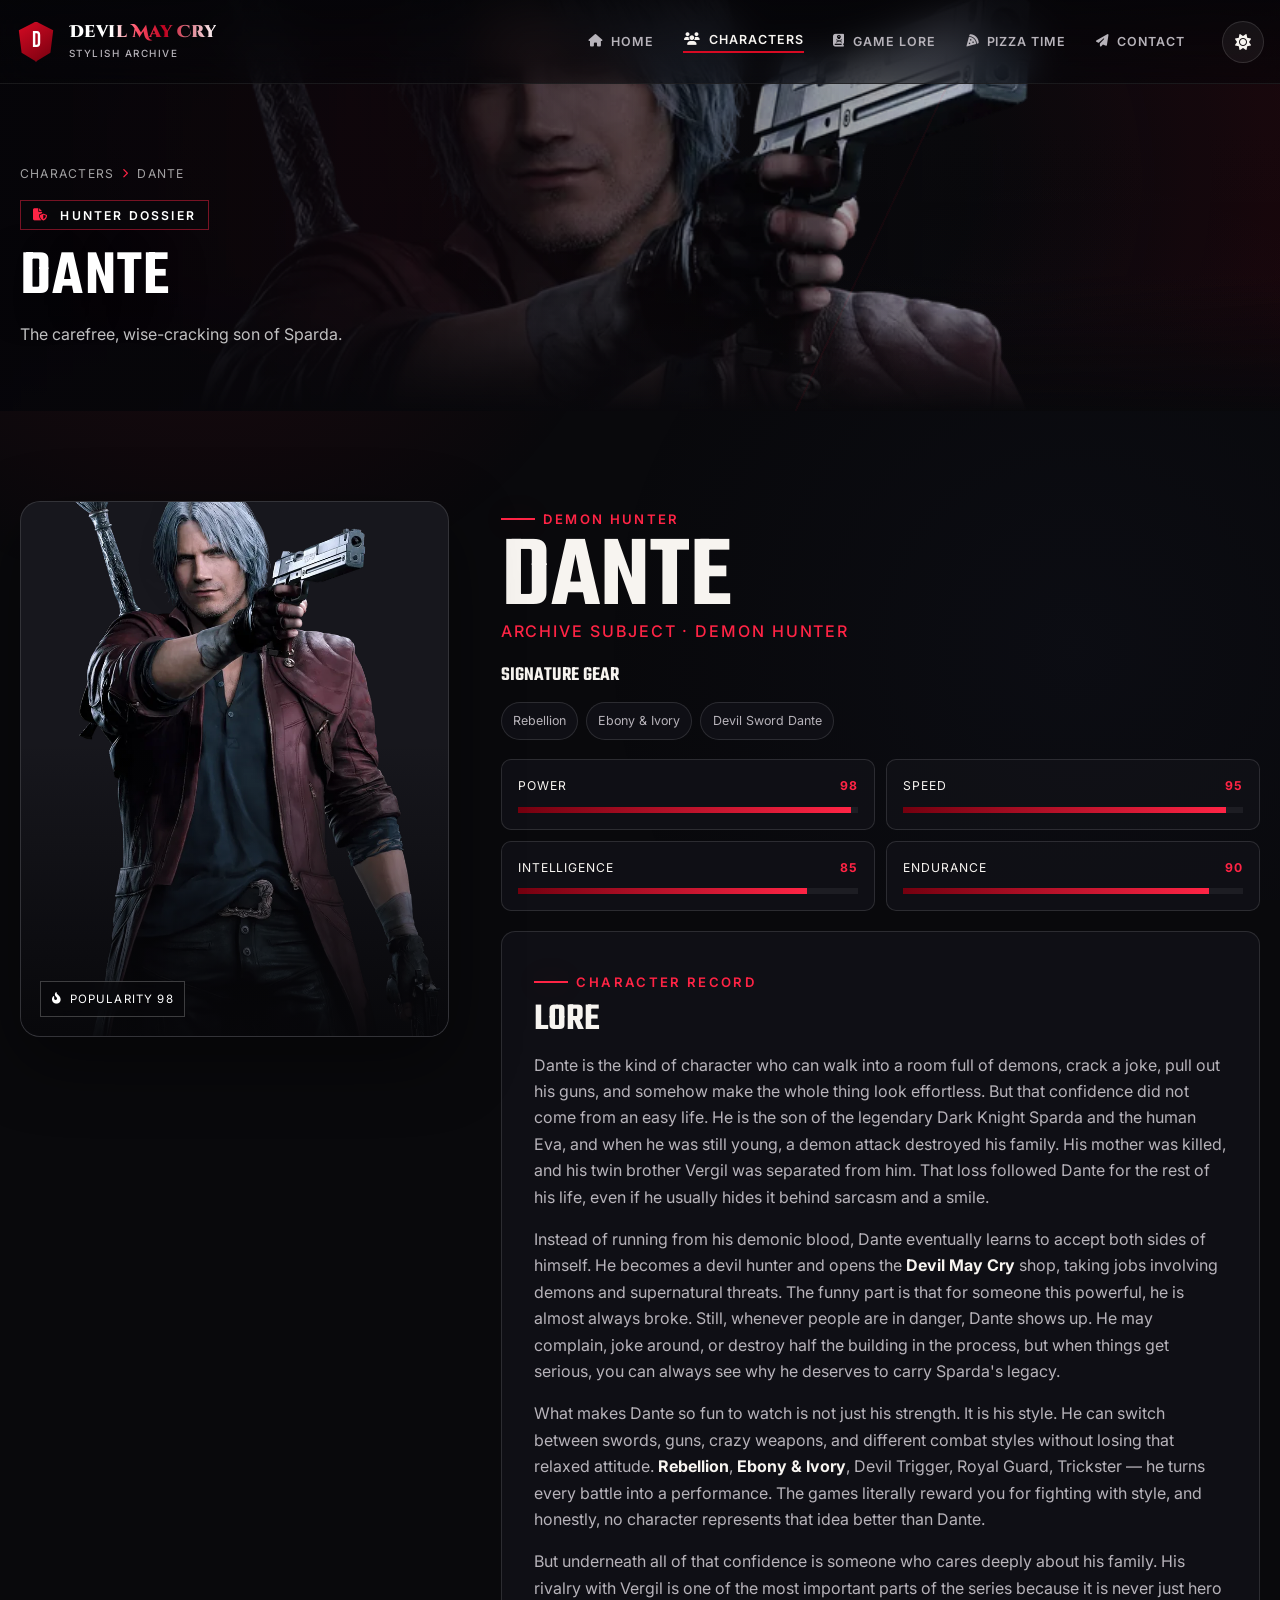
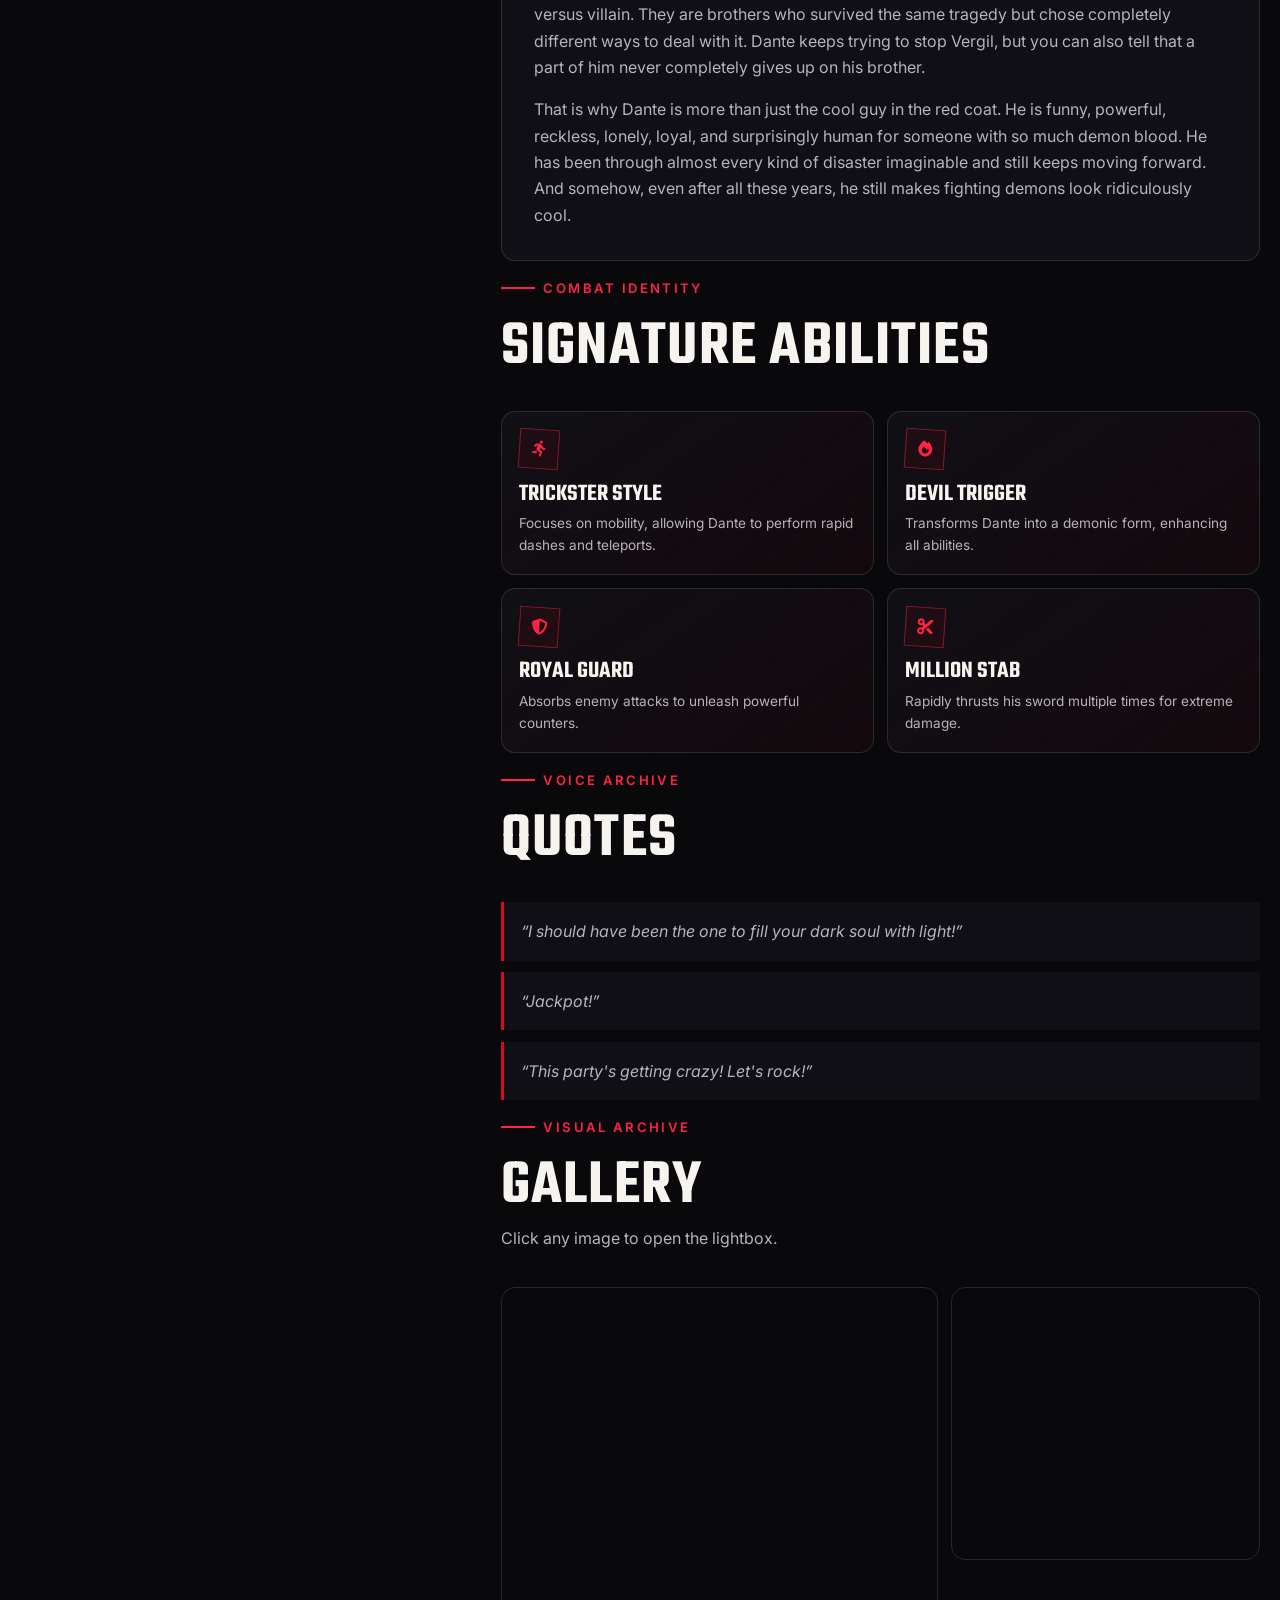
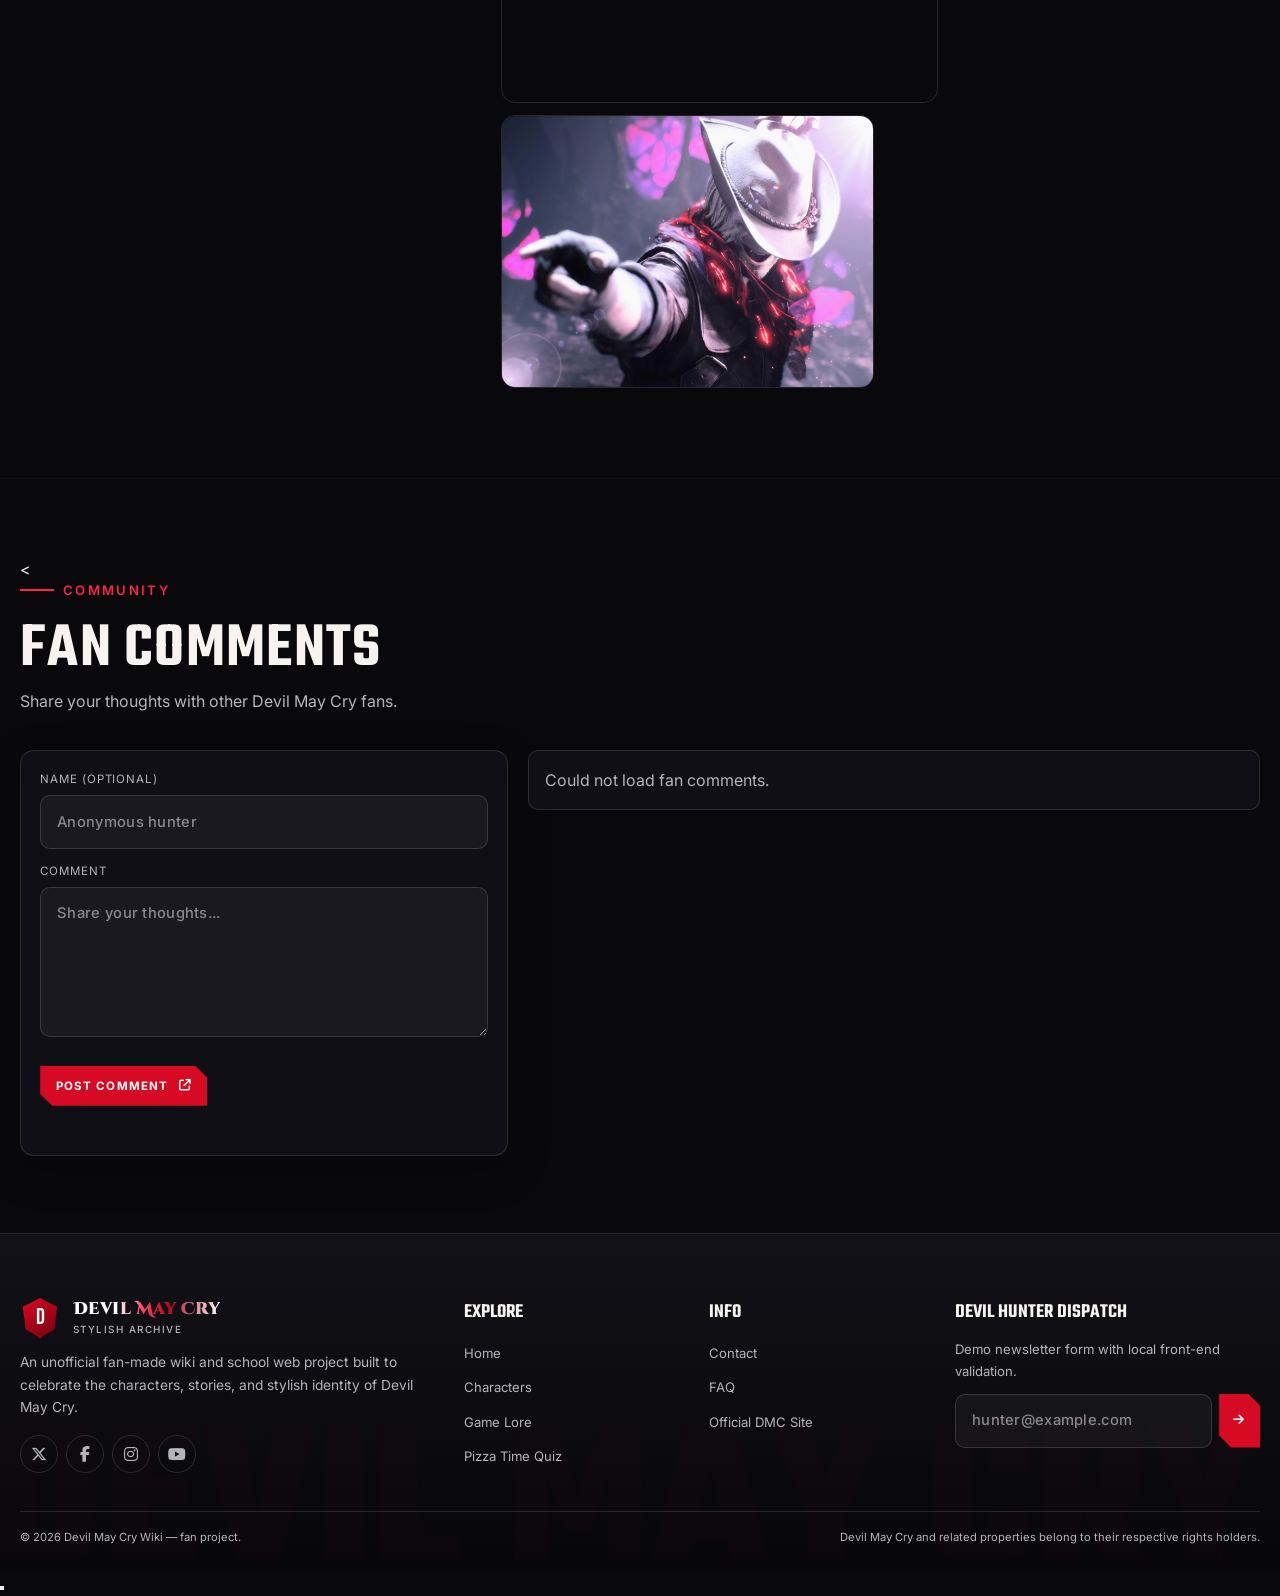
==== commit 3ee5b6e9: "All the changes I made are in CHANGESLOG.md" ====
--- a/character-detail.html
+++ b/character-detail.html
@@ -1,5 +1,6 @@
 <!doctype html>
 <html lang="en" data-theme="dark">
+
 <head>
   <meta charset="utf-8">
   <meta name="viewport" content="width=device-width, initial-scale=1">
@@ -7,64 +8,127 @@
   <link rel="icon" href="assets/icons/favicon.ico" sizes="32x32">
   <link rel="icon" type="image/png" sizes="32x32" href="assets/icons/favicon-32.png">
   <link rel="apple-touch-icon" href="assets/icons/favicon-180.png">
-  <meta name="description" content="Full character dossier: bio, abilities, weapons, and gallery for this Devil May Cry hunter or demon.">
+  <meta name="description"
+    content="Full character dossier: bio, abilities, weapons, and gallery for this Devil May Cry hunter or demon.">
   <title>Character Dossier — Devil May Cry Wiki</title>
   <link rel="preconnect" href="https://fonts.googleapis.com">
   <link rel="preconnect" href="https://fonts.gstatic.com" crossorigin>
-  <link href="https://fonts.googleapis.com/css2?family=Bebas+Neue&family=Cinzel+Decorative:wght@700;900&family=Inter:wght@400;500;600;700&family=Teko:wght@400;500;600;700&display=swap" rel="stylesheet">
+  <link
+    href="https://fonts.googleapis.com/css2?family=Bebas+Neue&family=Cinzel+Decorative:wght@700;900&family=Inter:wght@400;500;600;700&family=Teko:wght@400;500;600;700&display=swap"
+    rel="stylesheet">
   <link rel="stylesheet" href="https://cdnjs.cloudflare.com/ajax/libs/font-awesome/6.7.2/css/all.min.css">
   <link rel="stylesheet" href="style.css">
 </head>
+
 <body>
-<div class="scroll-progress" id="scrollProgress" aria-hidden="true"></div>
-<header class="site-header" id="siteHeader">
-  <div class="nav-shell">
-    <a class="brand" href="index.html" aria-label="Devil May Cry Wiki home">
-      <span class="brand-mark">D</span>
-      <span class="brand-copy"><span class="brand-name">Devil May Cry</span><span class="brand-tag">Stylish Archive</span></span>
-    </a>
-    <nav class="site-nav" id="siteNav" aria-label="Primary navigation"><ul class="nav-list"><li><a class="nav-link " href="index.html"><i class="fa-solid fa-house"></i>Home</a></li><li><a class="nav-link active" href="characters.html"><i class="fa-solid fa-users"></i>Characters</a></li><li><a class="nav-link " href="lore.html"><i class="fa-solid fa-book-skull"></i>Game Lore</a></li><li><a class="nav-link " href="quiz.html"><i class="fa-solid fa-pizza-slice"></i>Pizza Time</a></li><li><a class="nav-link " href="contact.html"><i class="fa-solid fa-paper-plane"></i>Contact</a></li></ul></nav>
-    <div class="nav-actions">
-      <button class="icon-btn" id="themeToggle" type="button" aria-label="Switch color theme"><i class="fa-solid fa-sun"></i></button>
-      <button class="menu-btn" id="menuButton" type="button" aria-label="Open menu" aria-controls="siteNav" aria-expanded="false"><span></span><span></span><span></span></button>
+  <div class="scroll-progress" id="scrollProgress" aria-hidden="true"></div>
+  <header class="site-header" id="siteHeader">
+    <div class="nav-shell">
+      <a class="brand" href="index.html" aria-label="Devil May Cry Wiki home">
+        <span class="brand-mark">D</span>
+        <span class="brand-copy"><span class="brand-name">Devil May Cry</span><span class="brand-tag">Stylish
+            Archive</span></span>
+      </a>
+      <nav class="site-nav" id="siteNav" aria-label="Primary navigation">
+        <ul class="nav-list">
+          <li><a class="nav-link " href="index.html"><i class="fa-solid fa-house"></i>Home</a></li>
+          <li><a class="nav-link active" href="characters.html"><i class="fa-solid fa-users"></i>Characters</a></li>
+          <li><a class="nav-link " href="lore.html"><i class="fa-solid fa-book-skull"></i>Game Lore</a></li>
+          <li><a class="nav-link " href="quiz.html"><i class="fa-solid fa-pizza-slice"></i>Pizza Time</a></li>
+          <li><a class="nav-link " href="contact.html"><i class="fa-solid fa-paper-plane"></i>Contact</a></li>
+        </ul>
+      </nav>
+      <div class="nav-actions">
+        <button class="icon-btn" id="themeToggle" type="button" aria-label="Switch color theme"><i
+            class="fa-solid fa-sun"></i></button>
+        <button class="menu-btn" id="menuButton" type="button" aria-label="Open menu" aria-controls="siteNav"
+          aria-expanded="false"><span></span><span></span><span></span></button>
+      </div>
+    </div>
+  </header>
+  <div id="characterDetail">
+    <main class="section" style="padding-top:calc(var(--nav-h) + 5rem)">
+      <div class="container">
+        <div class="loading">
+          <div>
+            <div class="spinner"></div>
+            <p style="margin-top:.8rem">Opening character dossier…</p>
+          </div>
+        </div>
+      </div>
+    </main>
+  </div>
+  <footer class="site-footer">
+    <div class="container">
+      <div class="footer-grid">
+        <div class="footer-about">
+          <a class="brand" href="index.html"><span class="brand-mark">D</span><span class="brand-copy"><span
+                class="brand-name">Devil May Cry</span><span class="brand-tag">Stylish Archive</span></span></a>
+          <p>An unofficial fan-made wiki and school web project built to celebrate the characters, stories, and stylish
+            identity of Devil May Cry.</p>
+          <div class="social-row" aria-label="Official Devil May Cry social links">
+            <a class="social-link" href="https://x.com/DevilMayCry" target="_blank" rel="noopener"
+              aria-label="X / Twitter"><i class="fa-brands fa-x-twitter"></i></a>
+            <a class="social-link" href="https://www.facebook.com/DMCPOCOFFICIAL/" target="_blank" rel="noopener"
+              aria-label="Facebook"><i class="fa-brands fa-facebook-f"></i></a>
+            <a class="social-link" href="https://www.instagram.com/devilmaycry_5/" target="_blank" rel="noopener"
+              aria-label="Instagram"><i class="fa-brands fa-instagram"></i></a>
+            <a class="social-link" href="https://www.youtube.com/devilmaycry" target="_blank" rel="noopener"
+              aria-label="YouTube"><i class="fa-brands fa-youtube"></i></a>
+          </div>
+        </div>
+        <div>
+          <h3 class="footer-title">Explore</h3>
+          <ul class="footer-links">
+            <li><a href="index.html">Home</a></li>
+            <li><a href="characters.html">Characters</a></li>
+            <li><a href="lore.html">Game Lore</a></li>
+            <li><a href="quiz.html">Pizza Time Quiz</a></li>
+          </ul>
+        </div>
+        <div>
+          <h3 class="footer-title">Info</h3>
+          <ul class="footer-links">
+            <li><a href="contact.html">Contact</a></li>
+            <li><a href="contact.html#faq">FAQ</a></li>
+            <li><a href="https://www.devilmaycry.com/5se/us/" target="_blank" rel="noopener">Official DMC Site</a></li>
+          </ul>
+        </div>
+        <div>
+          <h3 class="footer-title">Devil Hunter Dispatch</h3>
+          <p style="color:var(--muted);font-size:.82rem;margin-bottom:.7rem">Demo newsletter form with local front-end
+            validation.</p>
+          <div>
+            <form class="newsletter newsletter-form" novalidate><input class="field" type="email"
+                aria-label="Newsletter email" placeholder="hunter@example.com" required><button class="btn"
+                type="submit" aria-label="Subscribe"><i class="fa-solid fa-arrow-right"></i></button></form>
+            <p class="newsletter-status" aria-live="polite"></p>
+          </div>
+        </div>
+      </div>
+      <div class="footer-bottom"><span>© <span data-current-year></span> Devil May Cry Wiki — fan
+          project.</span><span>Devil May Cry and related properties belong to their respective rights holders.</span>
+      </div>
+    </div>
+  </footer>
+  <button class="back-top" id="backTop" type="button" aria-label="Back to top"><i
+      class="fa-solid fa-arrow-up"></i></button>
+  <div class="lightbox" id="lightbox" role="dialog" aria-modal="true" aria-hidden="true" aria-label="Image preview">
+    <div class="lightbox-inner"><button class="lightbox-close" id="lightboxClose" aria-label="Close image preview"><i
+          class="fa-solid fa-xmark"></i></button><img id="lightboxImage" alt="">
+      <p class="lightbox-caption" id="lightboxCaption"></p>
     </div>
   </div>
-</header>
-<div id="characterDetail"><main class="section" style="padding-top:calc(var(--nav-h) + 5rem)"><div class="container"><div class="loading"><div><div class="spinner"></div><p style="margin-top:.8rem">Opening character dossier…</p></div></div></div></main></div>
-<footer class="site-footer">
-  <div class="container">
-    <div class="footer-grid">
-      <div class="footer-about">
-        <a class="brand" href="index.html"><span class="brand-mark">D</span><span class="brand-copy"><span class="brand-name">Devil May Cry</span><span class="brand-tag">Stylish Archive</span></span></a>
-        <p>An unofficial fan-made wiki and school web project built to celebrate the characters, stories, and stylish identity of Devil May Cry.</p>
-        <div class="social-row" aria-label="Official Devil May Cry social links">
-          <a class="social-link" href="https://x.com/DevilMayCry" target="_blank" rel="noopener" aria-label="X / Twitter"><i class="fa-brands fa-x-twitter"></i></a>
-          <a class="social-link" href="https://www.facebook.com/DMCPOCOFFICIAL/" target="_blank" rel="noopener" aria-label="Facebook"><i class="fa-brands fa-facebook-f"></i></a>
-          <a class="social-link" href="https://www.instagram.com/devilmaycry_5/" target="_blank" rel="noopener" aria-label="Instagram"><i class="fa-brands fa-instagram"></i></a>
-          <a class="social-link" href="https://www.youtube.com/devilmaycry" target="_blank" rel="noopener" aria-label="YouTube"><i class="fa-brands fa-youtube"></i></a>
-        </div>
-      </div>
-      <div>
-        <h3 class="footer-title">Explore</h3>
-        <ul class="footer-links"><li><a href="index.html">Home</a></li><li><a href="characters.html">Characters</a></li><li><a href="lore.html">Game Lore</a></li><li><a href="quiz.html">Pizza Time Quiz</a></li></ul>
-      </div>
-      <div>
-        <h3 class="footer-title">Info</h3>
-        <ul class="footer-links"><li><a href="contact.html">Contact</a></li><li><a href="contact.html#faq">FAQ</a></li><li><a href="https://www.devilmaycry.com/5se/us/" target="_blank" rel="noopener">Official DMC Site</a></li></ul>
-      </div>
-      <div>
-        <h3 class="footer-title">Devil Hunter Dispatch</h3>
-        <p style="color:var(--muted);font-size:.82rem;margin-bottom:.7rem">Demo newsletter form with local front-end validation.</p>
-        <div><form class="newsletter newsletter-form" novalidate><input class="field" type="email" aria-label="Newsletter email" placeholder="hunter@example.com" required><button class="btn" type="submit" aria-label="Subscribe"><i class="fa-solid fa-arrow-right"></i></button></form><p class="newsletter-status" aria-live="polite"></p></div>
-      </div>
-    </div>
-    <div class="footer-bottom"><span>© <span data-current-year></span> Devil May Cry Wiki — fan project.</span><span>Devil May Cry and related properties belong to their respective rights holders.</span></div>
-  </div>
-</footer>
-<button class="back-top" id="backTop" type="button" aria-label="Back to top"><i class="fa-solid fa-arrow-up"></i></button>
-<div class="lightbox" id="lightbox" role="dialog" aria-modal="true" aria-hidden="true" aria-label="Image preview"><div class="lightbox-inner"><button class="lightbox-close" id="lightboxClose" aria-label="Close image preview"><i class="fa-solid fa-xmark"></i></button><img id="lightboxImage" alt=""><p class="lightbox-caption" id="lightboxCaption"></p></div></div>
-<div class="cursor-dot" aria-hidden="true"></div><div class="cursor-ring" aria-hidden="true"></div>
-<script src="assets/js/site.js" defer></script>
+  <div class="cursor-dot" aria-hidden="true"></div>
+  <div class="cursor-ring" aria-hidden="true"></div>
+ <script src="assets/js/site.js" defer></script>
+
+<script
+  src="https://challenges.cloudflare.com/turnstile/v0/api.js?render=explicit"
+  defer>
+</script>
+
 <script src="assets/js/character-detail.js" defer></script>
 </body>
+
 </html>
--- a/style.css
+++ b/style.css
@@ -994,57 +994,64 @@
 /* ---------- filter controls ---------- */
 .control-panel {
   display: grid;
-  grid-template-columns: minmax(220px, 1fr) repeat(2, minmax(160px, 230px)) auto;
+  grid-template-columns: minmax(260px, 1fr) minmax(180px, 230px) minmax(210px, 245px) auto;
   gap: .8rem;
   padding: 1rem;
   border: 1px solid var(--line);
-  background: var(--panel);
+  background: rgba(18, 18, 24, .88);
   border-radius: var(--radius);
-  box-shadow: var(--shadow-soft);
+  box-shadow: 0 18px 45px rgba(0, 0, 0, .26), inset 0 1px 0 rgba(255, 255, 255, .025);
   margin-bottom: 1.6rem;
 }
 
 .view-toggle {
   display: inline-flex;
   align-items: center;
-  gap: .2rem;
+  gap: .25rem;
   padding: .3rem;
-  border: 1px solid var(--line);
-  background: rgba(255, 255, 255, .045);
+  border: 1px solid rgba(255, 255, 255, .13);
+  background: rgba(255, 255, 255, .04);
   border-radius: var(--radius-sm);
 }
 
 .view-toggle-btn {
   display: inline-flex;
   align-items: center;
+  justify-content: center;
   gap: .45rem;
+  min-height: 44px;
   border: 0;
   background: transparent;
   color: var(--muted);
-  font: 600 .76rem var(--font-body);
-  letter-spacing: .04em;
-  text-transform: uppercase;
-  padding: .58rem .85rem;
+  font-family: var(--font-head);
+  font-size: .9rem;
+  font-weight: 500;
+  letter-spacing: .09em;
+  text-transform: uppercase;
+  padding: .58rem .9rem;
   border-radius: calc(var(--radius-sm) - 4px);
   cursor: pointer;
-  transition: background .25s ease, color .25s ease;
+  transition: background .25s ease, color .25s ease, transform .25s ease, box-shadow .25s ease;
 }
 
 .view-toggle-btn i {
-  font-size: .82rem;
+  font-size: .78rem;
 }
 
 .view-toggle-btn:hover {
   color: var(--text);
+  background: rgba(255, 255, 255, .055);
 }
 
 .view-toggle-btn.active {
-  background: var(--crimson);
+  background: linear-gradient(135deg, var(--crimson-bright), var(--crimson));
   color: #fff;
+  box-shadow: 0 6px 20px rgba(215, 10, 35, .22);
 }
 
 .field-wrap {
   position: relative;
+  min-width: 0;
 }
 
 .field-wrap>i {
@@ -1053,36 +1060,97 @@
   top: 50%;
   transform: translateY(-50%);
   color: var(--crimson-bright);
+  font-size: .95rem;
   pointer-events: none;
+  z-index: 2;
 }
 
 .field,
 select.field,
 textarea.field {
   width: 100%;
-  min-height: 48px;
-  border: 1px solid var(--line);
+  min-height: 54px;
+  border: 1px solid rgba(255, 255, 255, .14);
   outline: 0;
-  background: rgba(255, 255, 255, .045);
+  background-color: rgba(255, 255, 255, .045);
   color: var(--text);
   border-radius: var(--radius-sm);
-  padding: .8rem .9rem;
+  padding: .85rem 1rem;
+  font-family: var(--font-body);
+  font-size: .92rem;
+  font-weight: 600;
+  letter-spacing: .018em;
   transition: border-color .25s ease, background .25s ease, box-shadow .25s ease, transform .25s ease;
 }
 
 .field-wrap .field {
-  padding-left: 2.8rem;
-}
-
-.field:focus {
+  padding-left: 2.9rem;
+}
+
+.field::placeholder {
+  color: rgba(183, 179, 186, .72);
+  font-family: var(--font-body);
+  font-weight: 500;
+  letter-spacing: .02em;
+}
+
+select.field {
+  appearance: none;
+  -webkit-appearance: none;
+  -moz-appearance: none;
+  cursor: pointer;
+  padding-right: 3.15rem;
+  background-image:
+    linear-gradient(45deg, transparent 50%, currentColor 50%),
+    linear-gradient(135deg, currentColor 50%, transparent 50%);
+  background-position:
+    calc(100% - 21px) 50%,
+    calc(100% - 16px) 50%;
+  background-size: 5px 5px, 5px 5px;
+  background-repeat: no-repeat;
+}
+
+select.field::-ms-expand {
+  display: none;
+}
+
+.field:hover,
+select.field:hover {
+  border-color: rgba(255, 36, 69, .3);
+}
+
+.field:focus,
+select.field:focus {
   border-color: var(--crimson);
-  box-shadow: 0 0 0 4px rgba(215, 10, 35, .1);
-  background: rgba(215, 10, 35, .055);
+  box-shadow: 0 0 0 3px rgba(215, 10, 35, .09), 0 10px 25px rgba(0, 0, 0, .16);
+  background-color: rgba(215, 10, 35, .055);
 }
 
 select.field option {
   background: var(--panel-solid);
   color: var(--text);
+  font-family: var(--font-body);
+  font-weight: 500;
+}
+
+[data-theme='light'] .control-panel {
+  background: rgba(255, 250, 244, .92);
+  border-color: rgba(41, 22, 28, .14);
+}
+
+[data-theme='light'] .field,
+[data-theme='light'] select.field {
+  background-color: rgba(255, 255, 255, .58);
+  border-color: rgba(41, 22, 28, .14);
+}
+
+[data-theme='light'] .field::placeholder {
+  color: rgba(80, 68, 73, .58);
+}
+
+[data-theme='light'] .view-toggle {
+  background: rgba(30, 20, 25, .035);
+  border-color: rgba(41, 22, 28, .13);
 }
 
 .result-count {
@@ -1097,6 +1165,39 @@
   border: 1px dashed var(--line);
   border-radius: var(--radius);
   color: var(--muted);
+}
+
+@media (max-width: 980px) {
+  .control-panel {
+    grid-template-columns: minmax(220px, 1fr) minmax(170px, 1fr);
+  }
+
+  .view-toggle {
+    grid-column: 1 / -1;
+    justify-self: start;
+  }
+}
+
+@media (max-width: 680px) {
+  .control-panel {
+    grid-template-columns: 1fr;
+    padding: .8rem;
+    gap: .65rem;
+  }
+
+  .view-toggle {
+    grid-column: auto;
+    width: 100%;
+  }
+
+  .view-toggle-btn {
+    flex: 1;
+  }
+
+  .field,
+  select.field {
+    min-height: 52px;
+  }
 }
 
 /* ---------- timeline ---------- */
@@ -2823,4 +2924,328 @@
   .saga-grid>.saga-card:nth-child(5) {
     grid-column: 4 / span 2;
   }
-}+}
+/* ==========================================================
+   MOBILE NAVIGATION + PHONE LAYOUT FIX
+   The menu is ABSOLUTE inside the fixed header instead of
+   FIXED. This avoids backdrop-filter trapping the drawer.
+   ========================================================== */
+@media (max-width: 980px) {
+  :root {
+    --nav-h: 72px;
+  }
+
+  body.menu-open {
+    overflow: hidden;
+  }
+
+  /* Keep the mobile header height predictable even after scroll. */
+  .site-header,
+  .site-header.scrolled {
+    height: var(--nav-h);
+  }
+
+  .nav-shell {
+    width: min(calc(100% - 1rem), 1380px);
+    gap: .55rem;
+  }
+
+  .brand {
+    min-width: 0;
+    flex: 1 1 auto;
+  }
+
+  .brand-copy {
+    min-width: 0;
+  }
+
+  .brand-name {
+    white-space: nowrap;
+  }
+
+  .nav-actions {
+    flex: 0 0 auto;
+    margin-left: auto;
+  }
+
+  .menu-btn {
+    display: grid;
+    z-index: 1300;
+    color: var(--text);
+    background: #17171d;
+    border-color: rgba(255, 255, 255, .14);
+  }
+
+  [data-theme='light'] .menu-btn {
+    color: #18181d;
+    background: #fffaf4;
+    border-color: rgba(20, 20, 25, .14);
+  }
+
+  /*
+     IMPORTANT: absolute positioning is intentional.
+     .site-header uses backdrop-filter, which can make a fixed
+     descendant behave as if it is fixed to the header instead
+     of the viewport. That was why only the first menu item showed.
+  */
+  .site-nav {
+    position: absolute;
+    z-index: 1250;
+    top: 100%;
+    right: 0;
+    bottom: auto;
+    left: auto;
+
+    width: min(370px, calc(100vw - 1rem));
+    height: auto;
+    max-height: calc(100dvh - var(--nav-h) - .5rem);
+
+    margin: 0;
+    padding: .75rem;
+
+    background: #0b0b10 !important;
+    border: 1px solid rgba(255, 255, 255, .13);
+    border-top: 0;
+    border-radius: 0 0 16px 16px;
+
+    box-shadow: 0 26px 60px rgba(0, 0, 0, .62);
+
+    overflow-x: hidden;
+    overflow-y: auto;
+    overscroll-behavior: contain;
+    -webkit-overflow-scrolling: touch;
+
+    opacity: 0;
+    visibility: hidden;
+    pointer-events: none;
+    transform: translateX(calc(100% + 1rem));
+
+    transition:
+      transform .34s var(--ease),
+      opacity .24s ease,
+      visibility .34s ease;
+  }
+
+  [data-theme='light'] .site-nav {
+    background: #fffaf4 !important;
+    border-color: rgba(20, 20, 25, .13);
+    box-shadow: 0 26px 60px rgba(32, 22, 25, .24);
+  }
+
+  .site-nav.open {
+    opacity: 1;
+    visibility: visible;
+    pointer-events: auto;
+    transform: translateX(0);
+  }
+
+  .nav-list {
+    display: grid;
+    grid-template-columns: 1fr;
+    align-items: stretch;
+    gap: .55rem;
+    width: 100%;
+    list-style: none;
+  }
+
+  .nav-list li {
+    display: block;
+    width: 100%;
+  }
+
+  .nav-link {
+    display: flex;
+    width: 100%;
+    min-height: 54px;
+    align-items: center;
+    gap: .75rem;
+
+    padding: .9rem 1rem;
+
+    border: 1px solid rgba(255, 255, 255, .09);
+    border-radius: 11px;
+
+    color: #d8d8df;
+    background: #17171d;
+
+    box-shadow: 0 5px 16px rgba(0, 0, 0, .14);
+
+    font-size: .86rem;
+    transform: none;
+  }
+
+  .nav-link i {
+    width: 1.15rem;
+    flex: 0 0 1.15rem;
+    text-align: center;
+    color: var(--crimson-bright);
+  }
+
+  [data-theme='light'] .nav-link {
+    color: #34343a;
+    background: #f0e8e1;
+    border-color: rgba(20, 20, 25, .1);
+  }
+
+  .nav-link:hover {
+    color: #fff;
+    background: #22222a;
+    border-color: rgba(215, 10, 35, .45);
+    transform: translateX(2px);
+  }
+
+  [data-theme='light'] .nav-link:hover {
+    color: #18181d;
+    background: #e5d9d0;
+  }
+
+  .nav-link.active,
+  [data-theme='light'] .nav-link.active {
+    color: #fff;
+    background: linear-gradient(135deg, #d70a23, #8c0015);
+    border-color: rgba(255, 95, 115, .58);
+    box-shadow: 0 8px 22px rgba(160, 0, 25, .24);
+  }
+
+  .nav-link.active i {
+    color: #fff;
+  }
+
+  .nav-link::after {
+    display: none;
+  }
+
+  .brand-tag {
+    display: none;
+  }
+
+  /* The hero stays dark in both themes, so its outline text must stay light. */
+  .hero .display-outline,
+  .page-hero .display-outline {
+    -webkit-text-stroke-color: rgba(255, 255, 255, .34);
+  }
+}
+
+@media (max-width: 680px) {
+  .container {
+    width: min(calc(100% - 1.25rem), var(--max));
+  }
+
+  .nav-shell {
+    width: calc(100% - 1rem);
+  }
+
+  .brand {
+    gap: .55rem;
+  }
+
+  .brand-mark {
+    width: 35px;
+    font-size: 1.15rem;
+  }
+
+  .brand-name {
+    font-size: .72rem;
+    letter-spacing: .015em;
+  }
+
+  .icon-btn,
+  .menu-btn {
+    width: 40px;
+  }
+
+  .nav-actions {
+    gap: .35rem;
+  }
+
+  .site-nav {
+    right: 0;
+    width: 100%;
+    height: auto;
+    max-height: calc(100dvh - var(--nav-h));
+    padding: .7rem;
+    border-right: 1px solid rgba(255, 255, 255, .13);
+    border-radius: 0 0 14px 14px;
+  }
+
+  [data-theme='light'] .site-nav {
+    border-right-color: rgba(20, 20, 25, .13);
+  }
+
+  .hero {
+    min-height: 100svh;
+    align-items: center;
+    padding: calc(var(--nav-h) + 2rem) 0 2.5rem;
+  }
+
+  .hero-copy {
+    max-width: 100%;
+  }
+
+  .eyebrow {
+    max-width: 100%;
+    margin-bottom: .9rem;
+    padding: .38rem .6rem;
+    gap: .5rem;
+    font-size: .62rem;
+    letter-spacing: .13em;
+  }
+
+  .hero-title {
+    font-size: clamp(3.45rem, 16.8vw, 5.2rem);
+    line-height: .79;
+    letter-spacing: -.01em;
+  }
+
+  .hero-lede {
+    margin-top: 1rem;
+    font-size: .92rem;
+    line-height: 1.6;
+  }
+
+  .hero-actions {
+    display: grid;
+    grid-template-columns: 1fr;
+    gap: .65rem;
+    width: 100%;
+    margin-top: 1.45rem;
+  }
+
+  .hero-actions .btn {
+    width: 100%;
+  }
+
+  .hero-badges {
+    gap: .4rem;
+    margin-top: 1.25rem;
+  }
+
+  .micro-badge {
+    font-size: .62rem;
+    padding: .38rem .5rem;
+  }
+
+  .scroll-cue {
+    display: none;
+  }
+}
+
+@media (max-width: 390px) {
+  .brand-name {
+    font-size: .66rem;
+  }
+
+  .hero-title {
+    font-size: clamp(3.15rem, 16.3vw, 4.45rem);
+  }
+
+  .hero-lede {
+    font-size: .88rem;
+  }
+
+  .nav-link {
+    min-height: 50px;
+    padding: .78rem .9rem;
+    font-size: .82rem;
+  }
+}
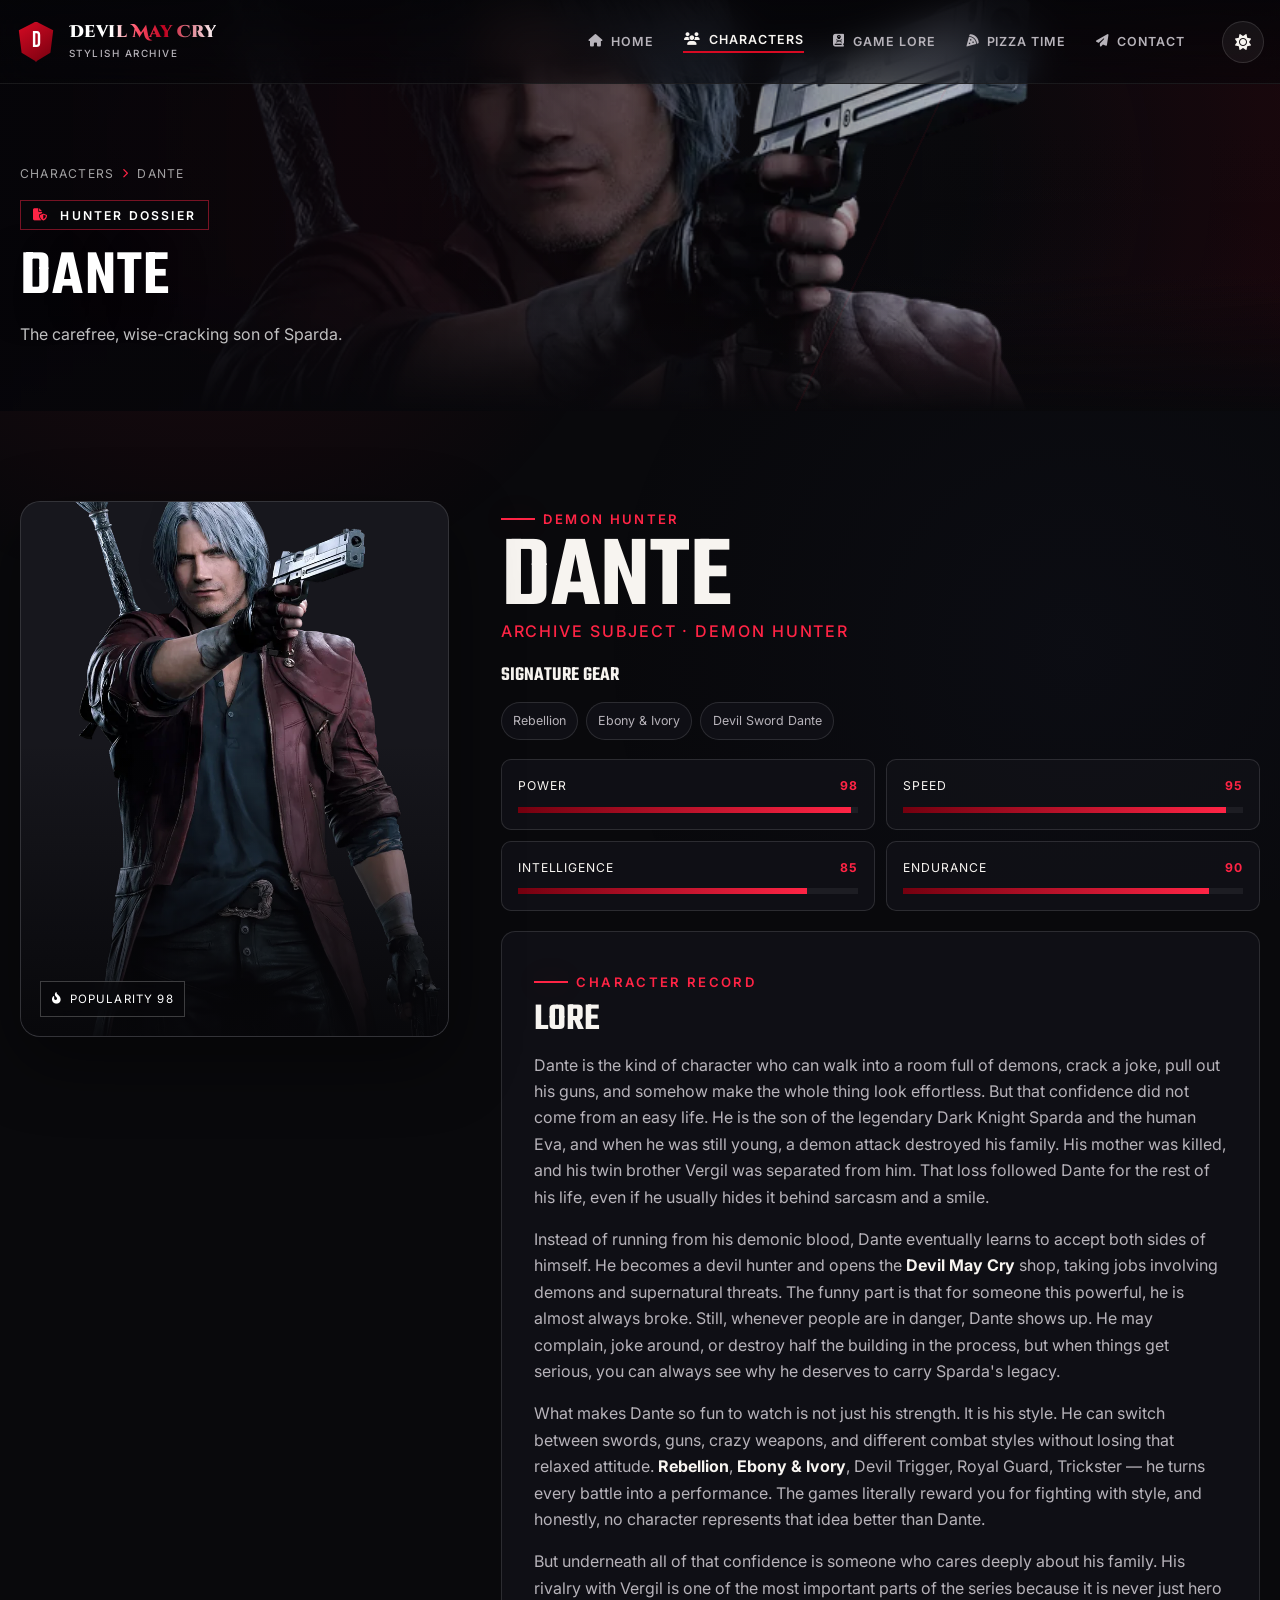
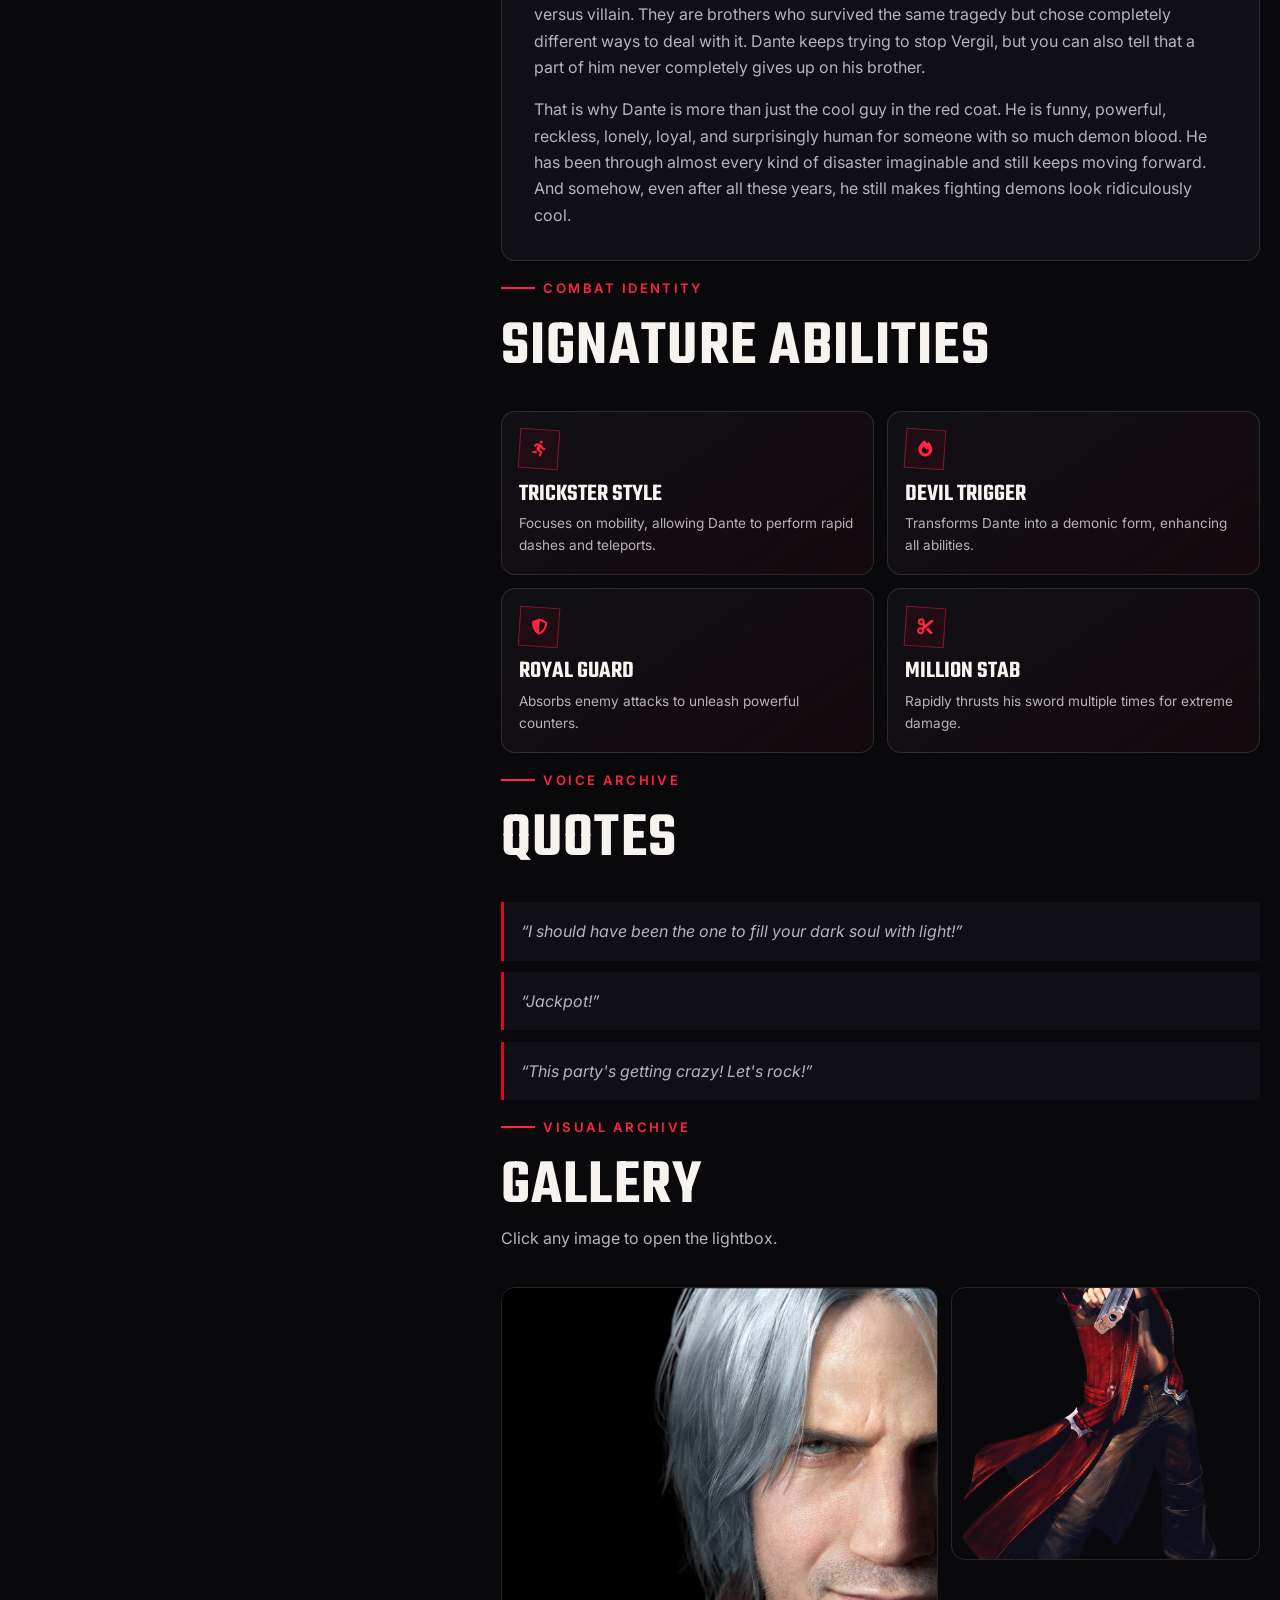
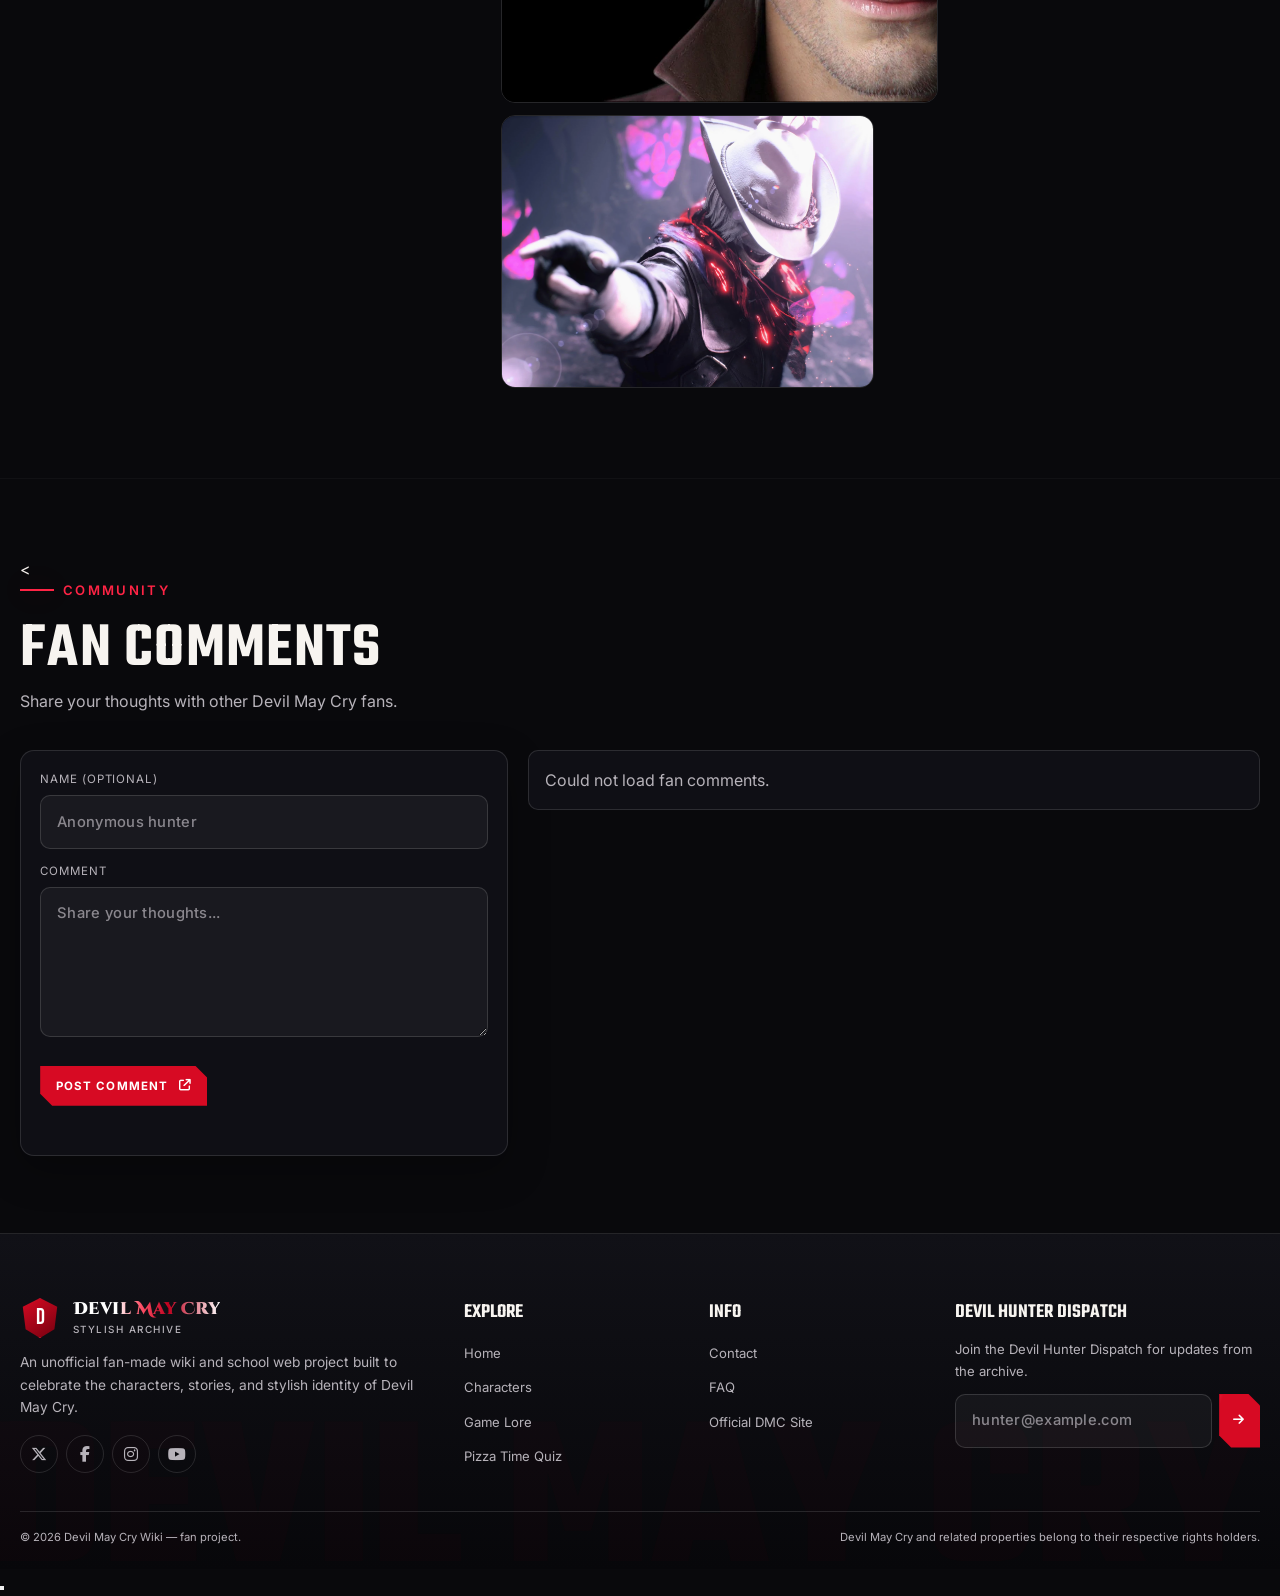
==== commit 029ad858: "New changes, Read in CHANGELOG.md" ====
--- a/character-detail.html
+++ b/character-detail.html
@@ -96,14 +96,44 @@
         </div>
         <div>
           <h3 class="footer-title">Devil Hunter Dispatch</h3>
-          <p style="color:var(--muted);font-size:.82rem;margin-bottom:.7rem">Demo newsletter form with local front-end
-            validation.</p>
+         <p style="color:var(--muted);font-size:.82rem;margin-bottom:.7rem">
+  Join the Devil Hunter Dispatch for updates from the archive.
+</p>
           <div>
-            <form class="newsletter newsletter-form" novalidate><input class="field" type="email"
-                aria-label="Newsletter email" placeholder="hunter@example.com" required><button class="btn"
-                type="submit" aria-label="Subscribe"><i class="fa-solid fa-arrow-right"></i></button></form>
-            <p class="newsletter-status" aria-live="polite"></p>
-          </div>
+  <form class="newsletter newsletter-form" novalidate>
+
+    <input
+      class="field"
+      type="email"
+      name="email"
+      aria-label="Newsletter email"
+      placeholder="hunter@example.com"
+      autocomplete="email"
+      required
+    >
+
+    <input
+      type="hidden"
+      name="form_type"
+      value="Devil Hunter Dispatch Newsletter"
+    >
+
+    <button
+      class="btn"
+      type="submit"
+      aria-label="Subscribe">
+
+      <i class="fa-solid fa-arrow-right"></i>
+
+    </button>
+
+  </form>
+
+  <p
+    class="newsletter-status"
+    aria-live="polite">
+  </p>
+</div>
         </div>
       </div>
       <div class="footer-bottom"><span>© <span data-current-year></span> Devil May Cry Wiki — fan
